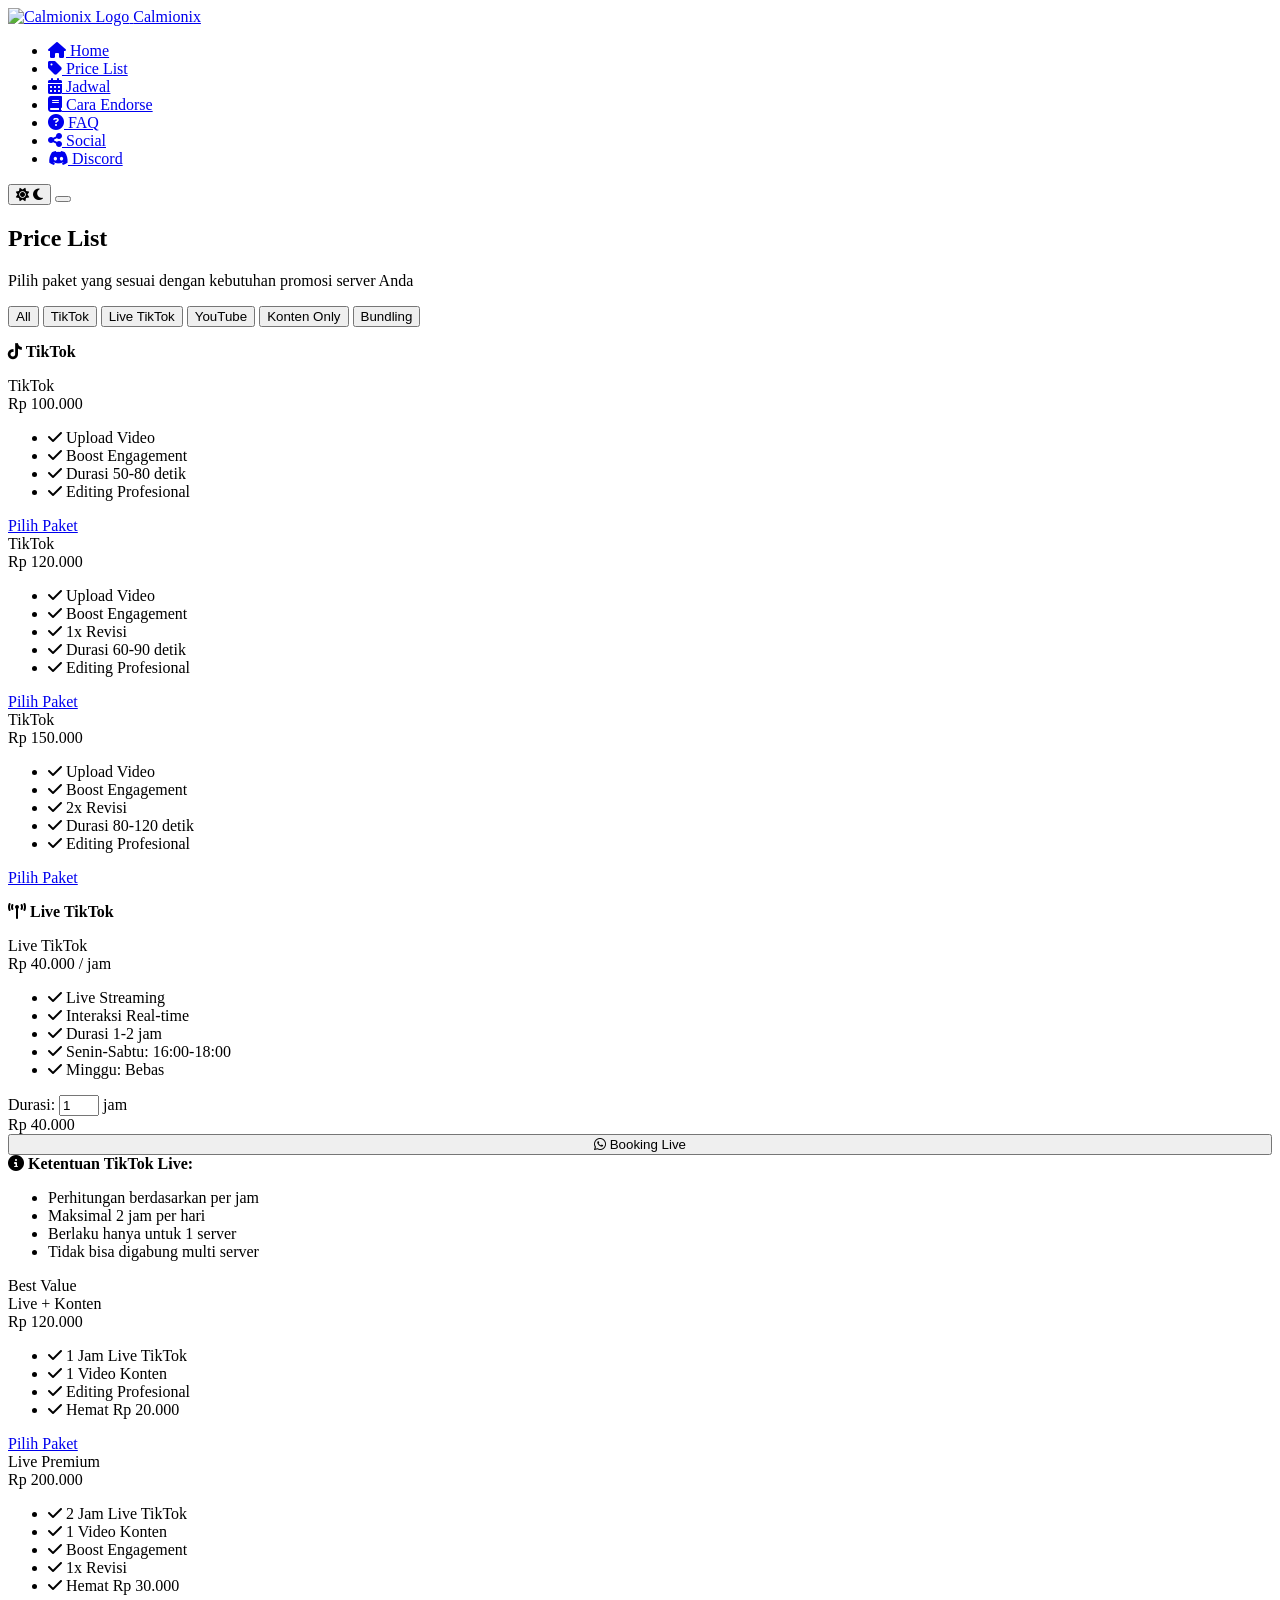
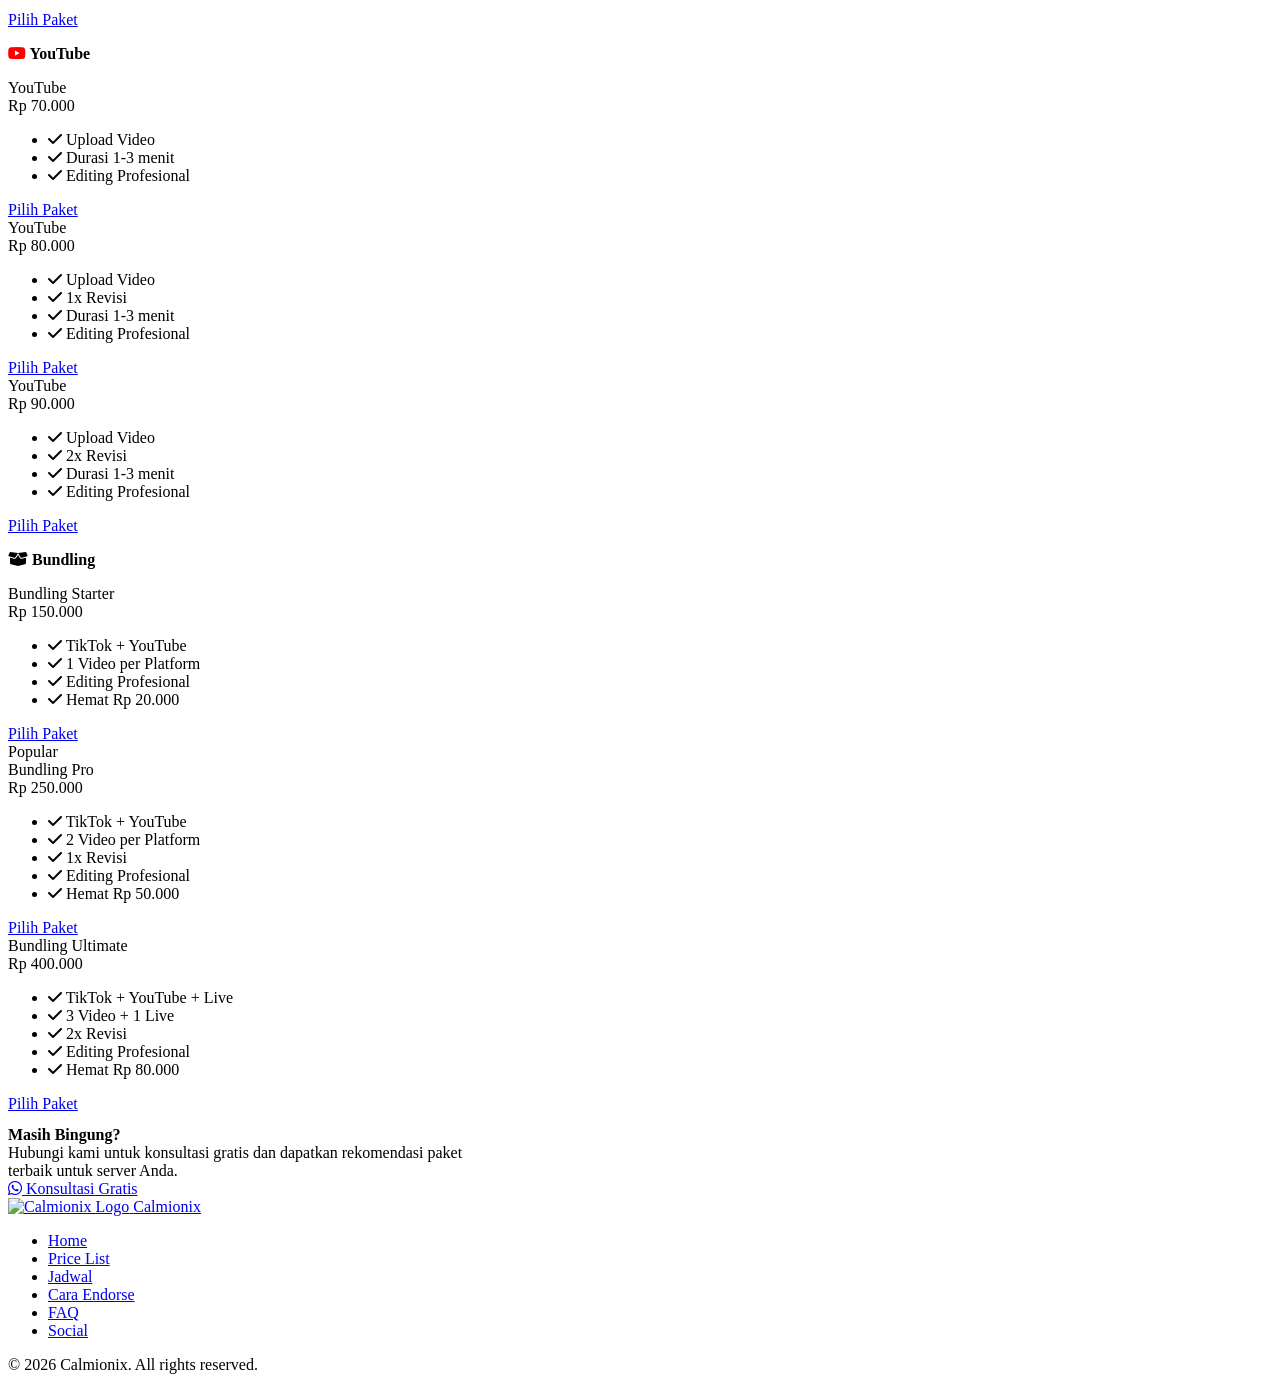
==== price.html @ 54b30596 "Add files via upload" ====
<!DOCTYPE html>
<html lang="id" data-theme="dark">
<head>
  <meta charset="UTF-8">
  <meta name="viewport" content="width=device-width, initial-scale=1.0">
  <title>Price List - Calmionix</title>
  <meta name="description" content="Daftar harga jasa endorse dan review server Minecraft. Pilih paket yang sesuai dengan kebutuhan Anda.">
  
  <!-- Fonts -->
  <link rel="preconnect" href="https://fonts.googleapis.com">
  <link rel="preconnect" href="https://fonts.gstatic.com" crossorigin>
  <link href="https://fonts.googleapis.com/css2?family=Inter:wght@400;500;600;700&family=Poppins:wght@500;600;700&display=swap" rel="stylesheet">
  
  <!-- Icons -->
  <link rel="stylesheet" href="https://cdnjs.cloudflare.com/ajax/libs/font-awesome/6.5.1/css/all.min.css">
  
  <!-- Styles -->
  <link rel="stylesheet" href="assets/css/main.css">
  
  <!-- Favicon -->
  <link rel="icon" type="image/png" href="assets/images/logo.png">
</head>
<body>
  <!-- Navbar -->
  <nav class="navbar">
    <div class="container">
      <a href="index.html" class="navbar-brand">
        <img src="assets/images/logo.png" alt="Calmionix Logo">
        <span>Calmionix</span>
      </a>
      
      <ul class="navbar-nav">
        <li><a href="index.html" class="nav-link"><i class="fas fa-home"></i> Home</a></li>
        <li><a href="price.html" class="nav-link active"><i class="fas fa-tag"></i> Price List</a></li>
        <li><a href="schedule.html" class="nav-link"><i class="fas fa-calendar-alt"></i> Jadwal</a></li>
        <li><a href="cara-endorse.html" class="nav-link"><i class="fas fa-book"></i> Cara Endorse</a></li>
        <li><a href="faq.html" class="nav-link"><i class="fas fa-question-circle"></i> FAQ</a></li>
        <li><a href="social.html" class="nav-link"><i class="fas fa-share-alt"></i> Social</a></li>
        <li><a href="https://discord.gg/qfdBAW29sT" class="nav-link" target="_blank"><i class="fab fa-discord"></i> Discord</a></li>
      </ul>
      
      <div class="navbar-actions">
        <button class="theme-toggle" aria-label="Toggle theme">
          <i class="fas fa-sun sun-icon"></i>
          <i class="fas fa-moon moon-icon"></i>
        </button>
        <button class="menu-toggle" aria-label="Toggle menu">
          <span></span>
          <span></span>
          <span></span>
        </button>
      </div>
    </div>
  </nav>

  <!-- Header Section -->
  <section class="section" style="padding-top: calc(var(--navbar-height) + var(--space-3xl));">
    <div class="container">
      <div class="section-title reveal">
        <h2>Price List</h2>
        <p>Pilih paket yang sesuai dengan kebutuhan promosi server Anda</p>
      </div>
    </div>
  </section>
  
  <!-- Price Filter -->
  <div class="container">
    <div class="price-filter reveal">
      <button class="active" data-category="all" onclick="Calmionix.filterPrice('all')">All</button>
      <button data-category="tiktok" onclick="Calmionix.filterPrice('tiktok')">TikTok</button>
      <button data-category="live" onclick="Calmionix.filterPrice('live')">Live TikTok</button>
      <button data-category="youtube" onclick="Calmionix.filterPrice('youtube')">YouTube</button>
      <button data-category="konten" onclick="Calmionix.filterPrice('konten')">Konten Only</button>
      <button data-category="bundling" onclick="Calmionix.filterPrice('bundling')">Bundling</button>
    </div>
  </div>

  <!-- TikTok Section -->
  <section class="section-sm pricing-section" data-section="tiktok">
    <div class="container">
      <h3 class="text-center mb-4 reveal" style="font-size: var(--text-2xl);">
        <i class="fab fa-tiktok" style="color: var(--text-primary);"></i>
        TikTok
      </h3>
      <div class="grid grid-3">
        <div class="price-card reveal stagger-1" data-category="tiktok">
          <div class="platform">TikTok</div>
          <div class="price">Rp 100.000</div>
          <ul class="features">
            <li><i class="fas fa-check"></i> Upload Video</li>
            <li><i class="fas fa-check"></i> Boost Engagement</li>
            <li><i class="fas fa-check"></i> Durasi 50-80 detik</li>
            <li><i class="fas fa-check"></i> Editing Profesional</li>
          </ul>
          <a href="schedule.html" class="btn btn-primary" style="width: 100%;">Pilih Paket</a>
        </div>
        
        <div class="price-card reveal stagger-2" data-category="tiktok">
          <div class="platform">TikTok</div>
          <div class="price">Rp 120.000</div>
          <ul class="features">
            <li><i class="fas fa-check"></i> Upload Video</li>
            <li><i class="fas fa-check"></i> Boost Engagement</li>
            <li><i class="fas fa-check"></i> 1x Revisi</li>
            <li><i class="fas fa-check"></i> Durasi 60-90 detik</li>
            <li><i class="fas fa-check"></i> Editing Profesional</li>
          </ul>
          <a href="schedule.html" class="btn btn-primary" style="width: 100%;">Pilih Paket</a>
        </div>
        
        <div class="price-card reveal stagger-3" data-category="tiktok">
          <div class="platform">TikTok</div>
          <div class="price">Rp 150.000</div>
          <ul class="features">
            <li><i class="fas fa-check"></i> Upload Video</li>
            <li><i class="fas fa-check"></i> Boost Engagement</li>
            <li><i class="fas fa-check"></i> 2x Revisi</li>
            <li><i class="fas fa-check"></i> Durasi 80-120 detik</li>
            <li><i class="fas fa-check"></i> Editing Profesional</li>
          </ul>
          <a href="schedule.html" class="btn btn-primary" style="width: 100%;">Pilih Paket</a>
        </div>
      </div>
    </div>
  </section>

  <!-- Live TikTok Section -->
  <section class="section-sm bg-gradient pricing-section" data-section="live">
    <div class="container">
      <h3 class="text-center mb-4 reveal" style="font-size: var(--text-2xl);">
        <i class="fas fa-broadcast-tower" style="color: var(--danger);"></i>
        Live TikTok
      </h3>
      <div class="grid grid-3">
        <div class="price-card reveal stagger-1" data-category="live">
          <div class="platform">Live TikTok</div>
          <div class="price">Rp 40.000 <span style="font-size: var(--text-sm);">/ jam</span></div>
          <ul class="features">
            <li><i class="fas fa-check"></i> Live Streaming</li>
            <li><i class="fas fa-check"></i> Interaksi Real-time</li>
            <li><i class="fas fa-check"></i> Durasi 1-2 jam</li>
            <li><i class="fas fa-check"></i> Senin-Sabtu: 16:00-18:00</li>
            <li><i class="fas fa-check"></i> Minggu: Bebas</li>
          </ul>
          <div class="live-duration-input">
            <label>Durasi:</label>
            <input type="number" id="live-duration" value="1" min="1" max="2" onchange="Calmionix.calculateLivePrice()" oninput="Calmionix.calculateLivePrice()">
            <label>jam</label>
          </div>
          <div class="live-total-price" id="live-total">Rp 40.000</div>
          <button class="btn btn-primary" style="width: 100%;" onclick="Calmionix.bookLiveTikTok()">
            <i class="fab fa-whatsapp"></i> Booking Live
          </button>
          
          <!-- Addon Info Box -->
          <div class="live-addon-info is-visible">
            <span class="info-icon"><i class="fas fa-info-circle"></i></span>
            <strong>Ketentuan TikTok Live:</strong>
            <ul>
              <li>Perhitungan berdasarkan per jam</li>
              <li>Maksimal 2 jam per hari</li>
              <li>Berlaku hanya untuk 1 server</li>
              <li>Tidak bisa digabung multi server</li>
            </ul>
          </div>
        </div>
        
        <div class="price-card reveal stagger-2" data-category="live,bundling">
          <div class="badge">Best Value</div>
          <div class="platform">Live + Konten</div>
          <div class="price">Rp 120.000</div>
          <ul class="features">
            <li><i class="fas fa-check"></i> 1 Jam Live TikTok</li>
            <li><i class="fas fa-check"></i> 1 Video Konten</li>
            <li><i class="fas fa-check"></i> Editing Profesional</li>
            <li><i class="fas fa-check"></i> Hemat Rp 20.000</li>
          </ul>
          <a href="schedule.html" class="btn btn-primary" style="width: 100%;">Pilih Paket</a>
        </div>
        
        <div class="price-card reveal stagger-3" data-category="live,bundling">
          <div class="platform">Live Premium</div>
          <div class="price">Rp 200.000</div>
          <ul class="features">
            <li><i class="fas fa-check"></i> 2 Jam Live TikTok</li>
            <li><i class="fas fa-check"></i> 1 Video Konten</li>
            <li><i class="fas fa-check"></i> Boost Engagement</li>
            <li><i class="fas fa-check"></i> 1x Revisi</li>
            <li><i class="fas fa-check"></i> Hemat Rp 30.000</li>
          </ul>
          <a href="schedule.html" class="btn btn-primary" style="width: 100%;">Pilih Paket</a>
        </div>
      </div>
    </div>
  </section>

  <!-- YouTube Section -->
  <section class="section-sm pricing-section" data-section="youtube">
    <div class="container">
      <h3 class="text-center mb-4 reveal" style="font-size: var(--text-2xl);">
        <i class="fab fa-youtube" style="color: #ff0000;"></i>
        YouTube
      </h3>
      <div class="grid grid-3">
        <div class="price-card reveal stagger-1" data-category="youtube">
          <div class="platform">YouTube</div>
          <div class="price">Rp 70.000</div>
          <ul class="features">
            <li><i class="fas fa-check"></i> Upload Video</li>
            <li><i class="fas fa-check"></i> Durasi 1-3 menit</li>
            <li><i class="fas fa-check"></i> Editing Profesional</li>
          </ul>
          <a href="schedule.html" class="btn btn-primary" style="width: 100%;">Pilih Paket</a>
        </div>
        
        <div class="price-card reveal stagger-2" data-category="youtube">
          <div class="platform">YouTube</div>
          <div class="price">Rp 80.000</div>
          <ul class="features">
            <li><i class="fas fa-check"></i> Upload Video</li>
            <li><i class="fas fa-check"></i> 1x Revisi</li>
            <li><i class="fas fa-check"></i> Durasi 1-3 menit</li>
            <li><i class="fas fa-check"></i> Editing Profesional</li>
          </ul>
          <a href="schedule.html" class="btn btn-primary" style="width: 100%;">Pilih Paket</a>
        </div>
        
        <div class="price-card reveal stagger-3" data-category="youtube">
          <div class="platform">YouTube</div>
          <div class="price">Rp 90.000</div>
          <ul class="features">
            <li><i class="fas fa-check"></i> Upload Video</li>
            <li><i class="fas fa-check"></i> 2x Revisi</li>
            <li><i class="fas fa-check"></i> Durasi 1-3 menit</li>
            <li><i class="fas fa-check"></i> Editing Profesional</li>
          </ul>
          <a href="schedule.html" class="btn btn-primary" style="width: 100%;">Pilih Paket</a>
        </div>
      </div>
    </div>
  </section>

  <!-- Bundling Section -->
  <section class="section-sm bg-gradient pricing-section" data-section="bundling">
    <div class="container">
      <h3 class="text-center mb-4 reveal" style="font-size: var(--text-2xl);">
        <i class="fas fa-box-open" style="color: var(--accent-primary);"></i>
        Bundling
      </h3>
      <div class="grid grid-3">
        <div class="price-card reveal stagger-1" data-category="bundling">
          <div class="platform">Bundling Starter</div>
          <div class="price">Rp 150.000</div>
          <ul class="features">
            <li><i class="fas fa-check"></i> TikTok + YouTube</li>
            <li><i class="fas fa-check"></i> 1 Video per Platform</li>
            <li><i class="fas fa-check"></i> Editing Profesional</li>
            <li><i class="fas fa-check"></i> Hemat Rp 20.000</li>
          </ul>
          <a href="schedule.html" class="btn btn-primary" style="width: 100%;">Pilih Paket</a>
        </div>
        
        <div class="price-card reveal stagger-2 featured" data-category="bundling">
          <div class="badge">Popular</div>
          <div class="platform">Bundling Pro</div>
          <div class="price">Rp 250.000</div>
          <ul class="features">
            <li><i class="fas fa-check"></i> TikTok + YouTube</li>
            <li><i class="fas fa-check"></i> 2 Video per Platform</li>
            <li><i class="fas fa-check"></i> 1x Revisi</li>
            <li><i class="fas fa-check"></i> Editing Profesional</li>
            <li><i class="fas fa-check"></i> Hemat Rp 50.000</li>
          </ul>
          <a href="schedule.html" class="btn btn-primary" style="width: 100%;">Pilih Paket</a>
        </div>
        
        <div class="price-card reveal stagger-3" data-category="bundling">
          <div class="platform">Bundling Ultimate</div>
          <div class="price">Rp 400.000</div>
          <ul class="features">
            <li><i class="fas fa-check"></i> TikTok + YouTube + Live</li>
            <li><i class="fas fa-check"></i> 3 Video + 1 Live</li>
            <li><i class="fas fa-check"></i> 2x Revisi</li>
            <li><i class="fas fa-check"></i> Editing Profesional</li>
            <li><i class="fas fa-check"></i> Hemat Rp 80.000</li>
          </ul>
          <a href="schedule.html" class="btn btn-primary" style="width: 100%;">Pilih Paket</a>
        </div>
      </div>
    </div>
  </section>

  <!-- No Results Fallback -->
  <div id="priceNoResults" class="price-no-results" style="display: none;">
    <i class="fas fa-search"></i>
    <h3>Tidak ada paket di kategori ini</h3>
    <p>Silakan pilih kategori lain.</p>
  </div>

  <!-- CTA Section -->
  <section class="section">
    <div class="container">
      <div class="text-center reveal">
        <h2 style="font-size: var(--text-3xl); margin-bottom: var(--space-lg);">
          Masih Bingung?
        </h2>
        <p style="font-size: var(--text-lg); max-width: 500px; margin: 0 auto var(--space-2xl);">
          Hubungi kami untuk konsultasi gratis dan dapatkan rekomendasi paket terbaik untuk server Anda.
        </p>
        <a href="https://wa.me/6282130570915" class="btn btn-primary btn-lg" target="_blank">
          <i class="fab fa-whatsapp"></i>
          Konsultasi Gratis
        </a>
      </div>
    </div>
  </section>

  <!-- Footer -->
  <footer class="footer">
    <div class="container">
      <div class="footer-content">
        <a href="index.html" class="footer-brand">
          <img src="assets/images/logo.png" alt="Calmionix Logo" style="width: 32px; height: 32px;">
          <span>Calmionix</span>
        </a>
        
        <ul class="footer-links">
          <li><a href="index.html">Home</a></li>
          <li><a href="price.html">Price List</a></li>
          <li><a href="schedule.html">Jadwal</a></li>
          <li><a href="cara-endorse.html">Cara Endorse</a></li>
          <li><a href="faq.html">FAQ</a></li>
          <li><a href="social.html">Social</a></li>
        </ul>
      </div>
      
      <div class="footer-bottom">
        <p>&copy; 2026 Calmionix. All rights reserved.</p>
      </div>
    </div>
  </footer>

  <!-- Scripts -->
  <script src="assets/js/main.js"></script>
</body>
</html>
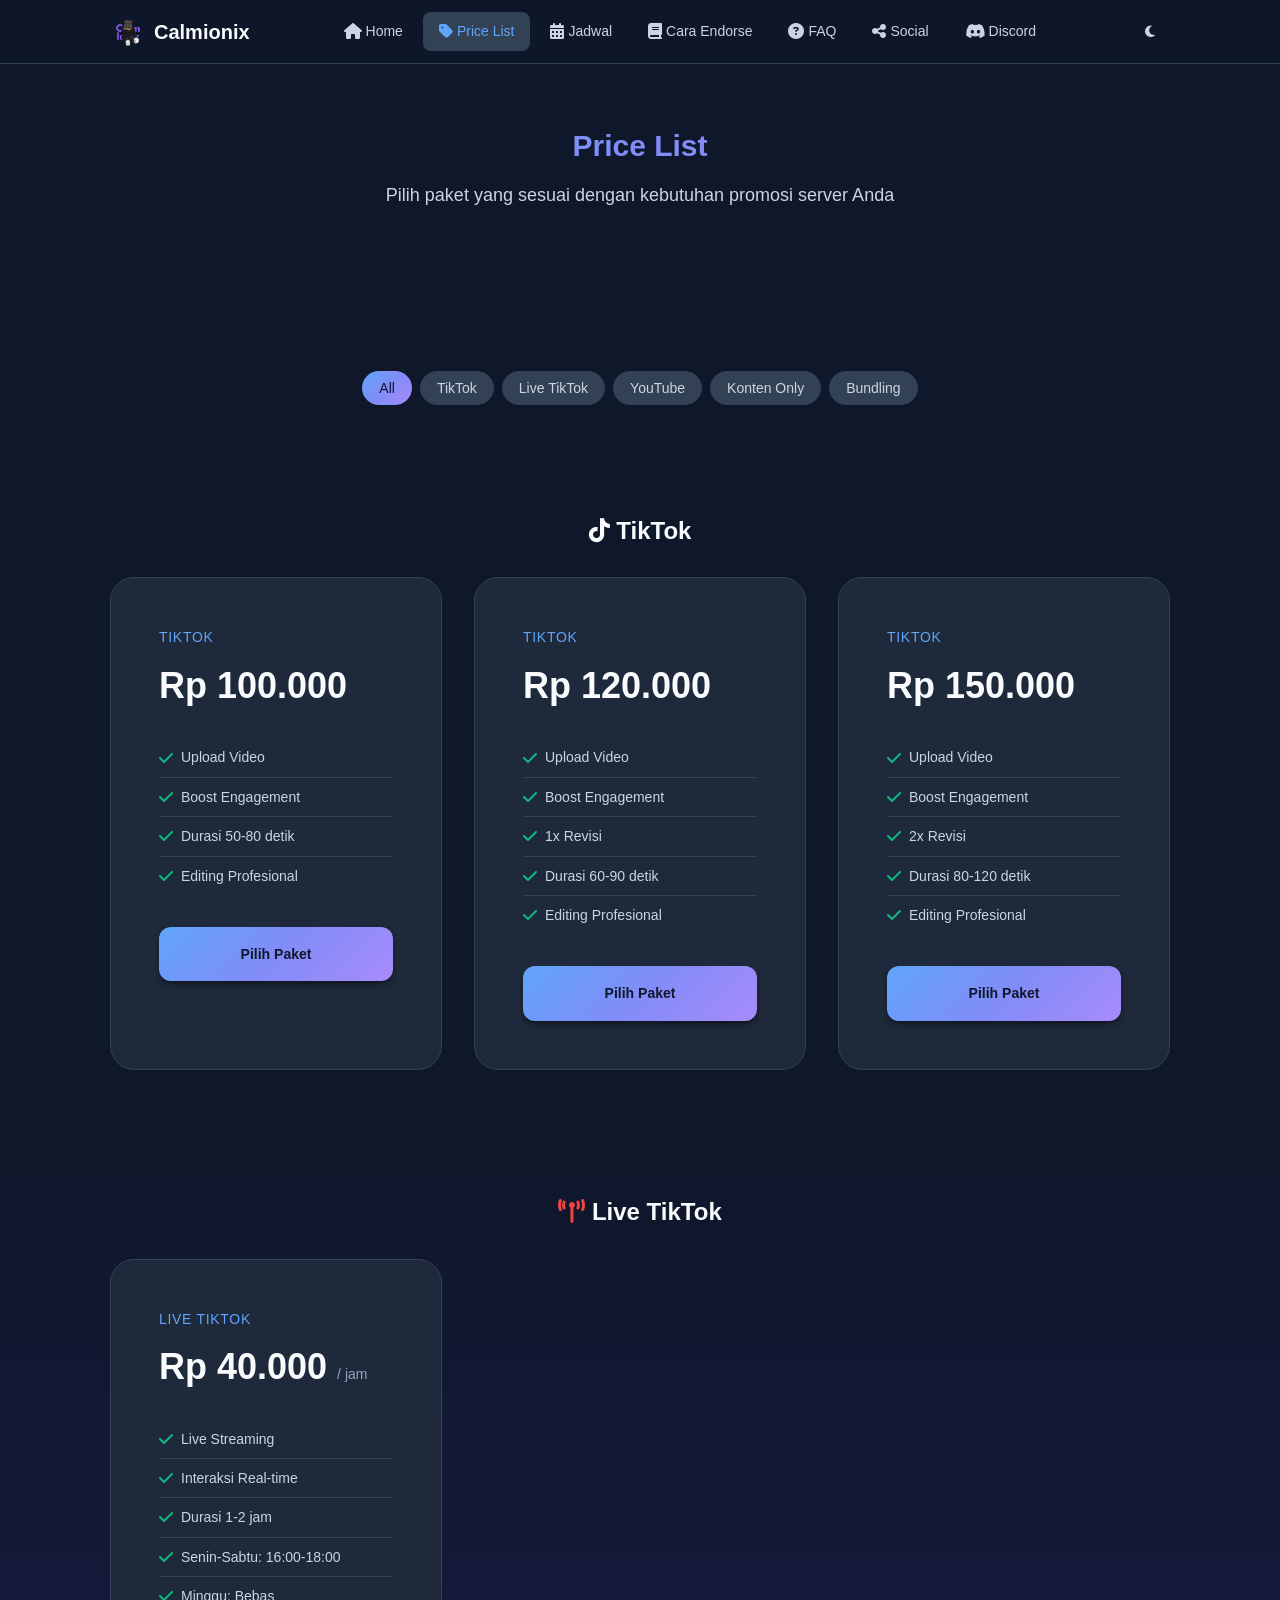
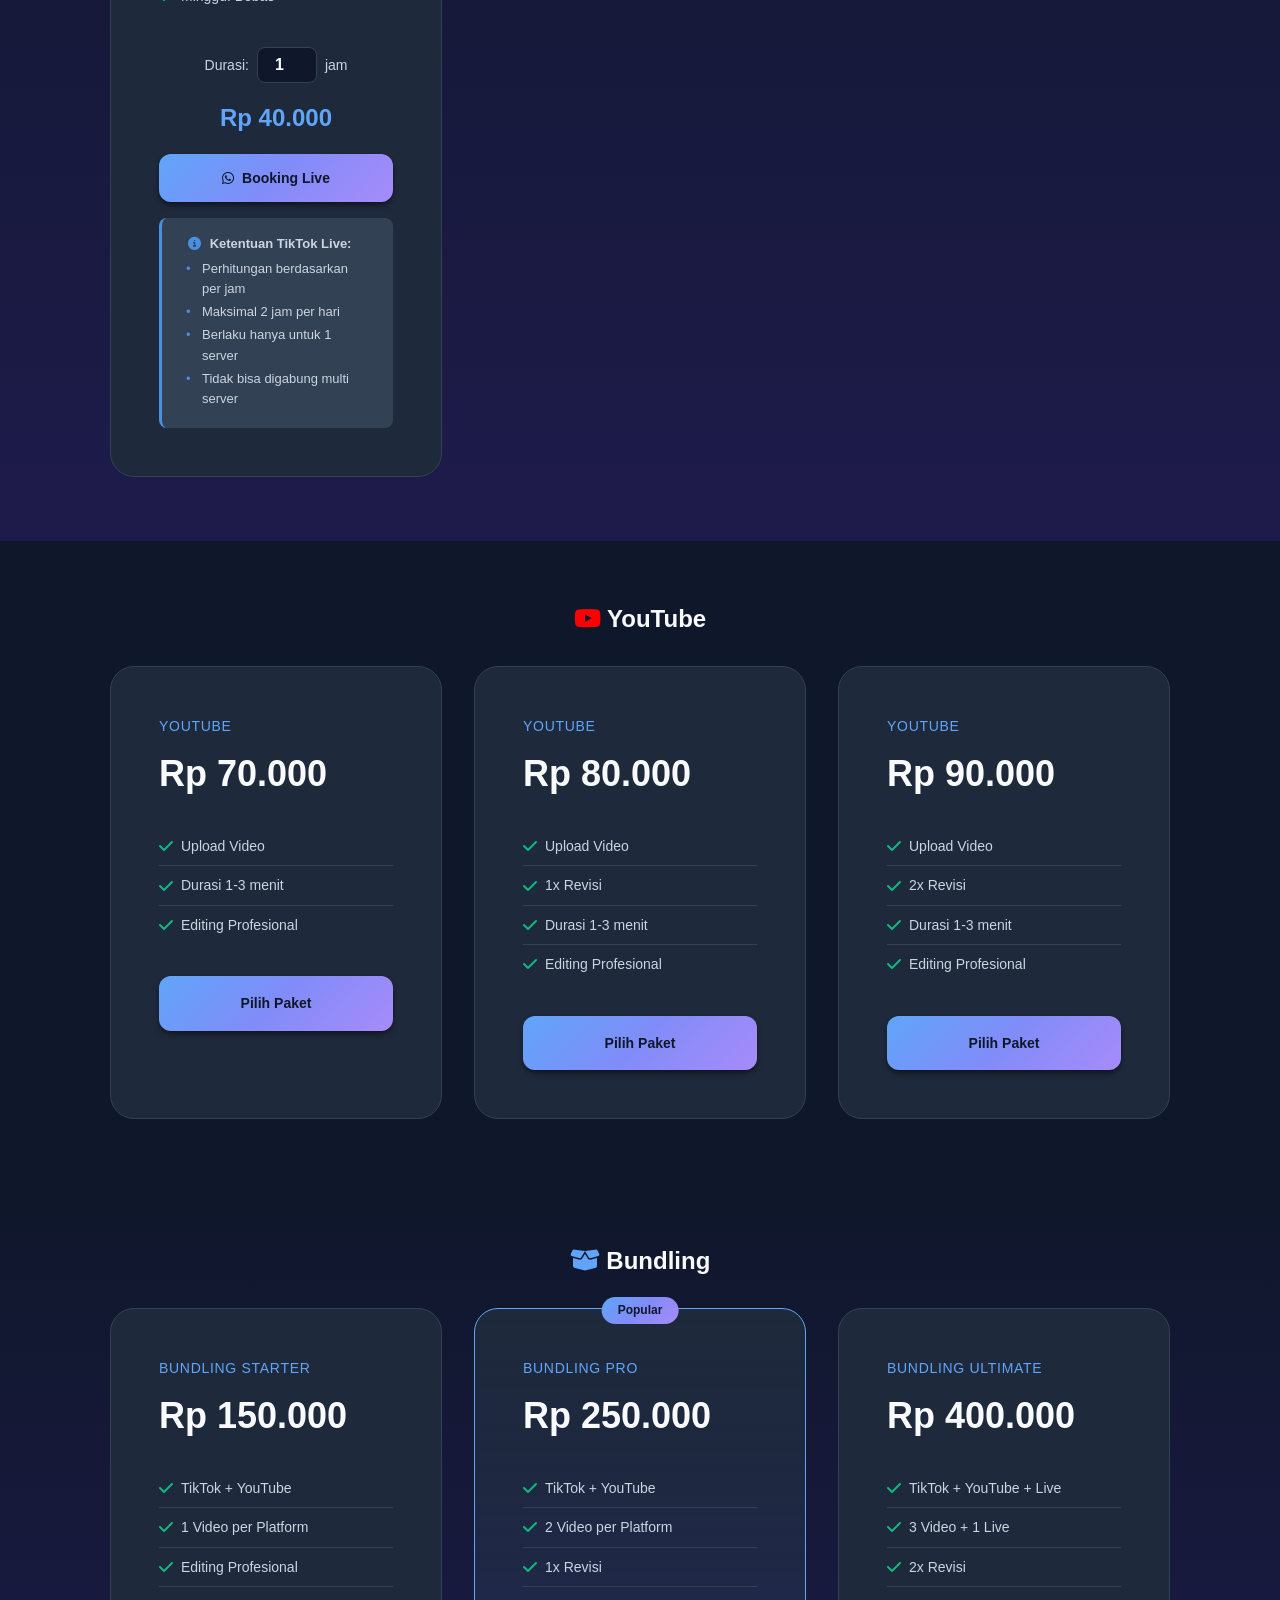
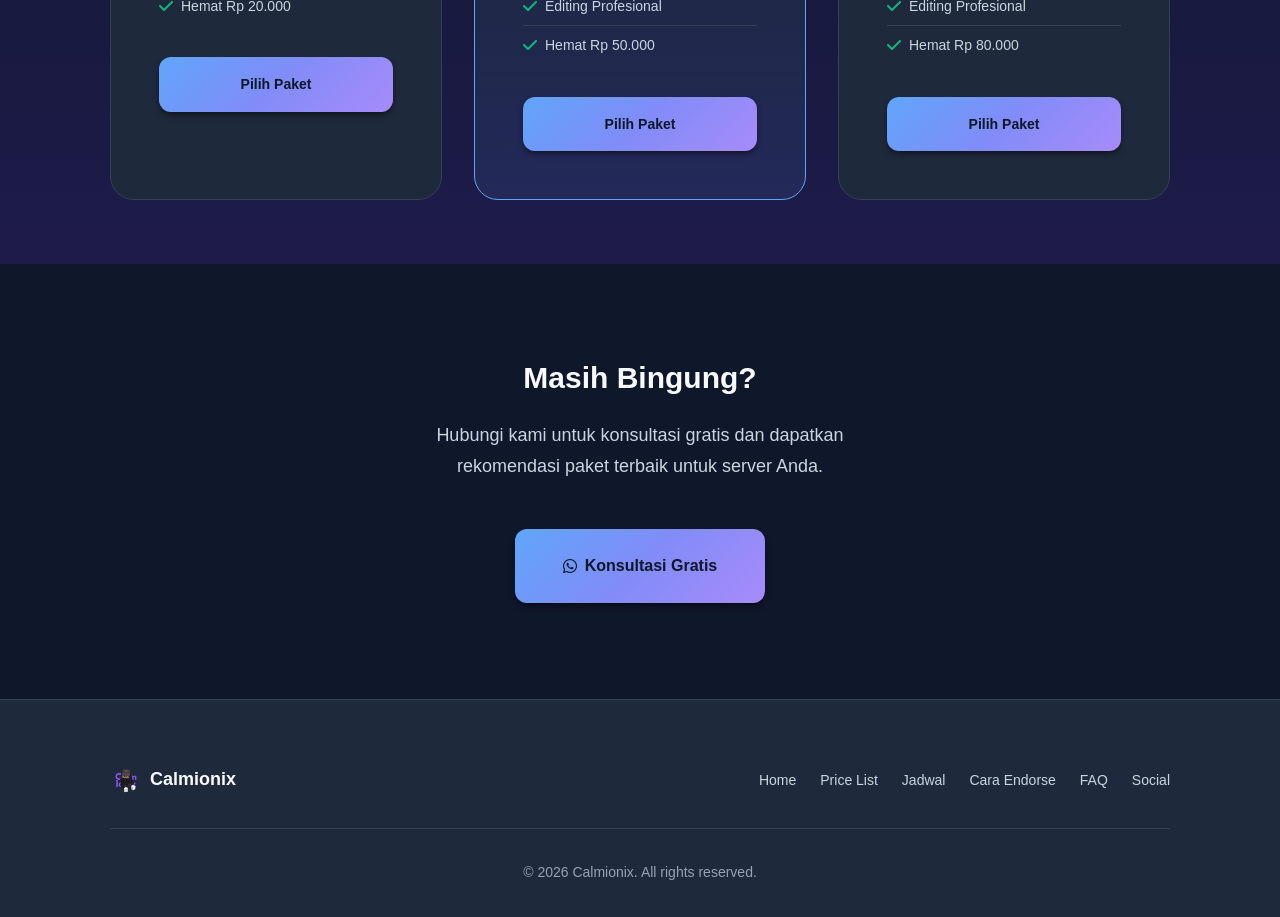
==== commit f9fff47e: "Update price.html" ====
--- a/price.html
+++ b/price.html
@@ -164,34 +164,7 @@
             </ul>
           </div>
         </div>
-        
-        <div class="price-card reveal stagger-2" data-category="live,bundling">
-          <div class="badge">Best Value</div>
-          <div class="platform">Live + Konten</div>
-          <div class="price">Rp 120.000</div>
-          <ul class="features">
-            <li><i class="fas fa-check"></i> 1 Jam Live TikTok</li>
-            <li><i class="fas fa-check"></i> 1 Video Konten</li>
-            <li><i class="fas fa-check"></i> Editing Profesional</li>
-            <li><i class="fas fa-check"></i> Hemat Rp 20.000</li>
-          </ul>
-          <a href="schedule.html" class="btn btn-primary" style="width: 100%;">Pilih Paket</a>
-        </div>
-        
-        <div class="price-card reveal stagger-3" data-category="live,bundling">
-          <div class="platform">Live Premium</div>
-          <div class="price">Rp 200.000</div>
-          <ul class="features">
-            <li><i class="fas fa-check"></i> 2 Jam Live TikTok</li>
-            <li><i class="fas fa-check"></i> 1 Video Konten</li>
-            <li><i class="fas fa-check"></i> Boost Engagement</li>
-            <li><i class="fas fa-check"></i> 1x Revisi</li>
-            <li><i class="fas fa-check"></i> Hemat Rp 30.000</li>
-          </ul>
-          <a href="schedule.html" class="btn btn-primary" style="width: 100%;">Pilih Paket</a>
-        </div>
-      </div>
-    </div>
+     </div>
   </section>
 
   <!-- YouTube Section -->
--- a/assets/css/main.css
+++ b/assets/css/main.css
@@ -0,0 +1,1710 @@
+/* ========================================
+   CALMIONIX V7 - Main Stylesheet
+   Modern Premium Agency Website
+   ======================================== */
+
+/* CSS Variables */
+:root {
+  /* Colors - Light Mode (Default) */
+  --bg-primary: #ffffff;
+  --bg-secondary: #f8fafc;
+  --bg-tertiary: #f1f5f9;
+  --bg-card: #ffffff;
+  --bg-gradient-start: #f0f9ff;
+  --bg-gradient-end: #e0f2fe;
+  
+  --text-primary: #0f172a;
+  --text-secondary: #475569;
+  --text-muted: #64748b;
+  --text-inverse: #ffffff;
+  
+  --accent-primary: #3b82f6;
+  --accent-secondary: #6366f1;
+  --accent-gradient: linear-gradient(135deg, #3b82f6 0%, #6366f1 100%);
+  
+  --border-color: #e2e8f0;
+  --shadow-sm: 0 1px 2px 0 rgb(0 0 0 / 0.05);
+  --shadow-md: 0 4px 6px -1px rgb(0 0 0 / 0.1), 0 2px 4px -2px rgb(0 0 0 / 0.1);
+  --shadow-lg: 0 10px 15px -3px rgb(0 0 0 / 0.1), 0 4px 6px -4px rgb(0 0 0 / 0.1);
+  --shadow-xl: 0 20px 25px -5px rgb(0 0 0 / 0.1), 0 8px 10px -6px rgb(0 0 0 / 0.1);
+  --shadow-glow: 0 0 40px -10px rgba(59, 130, 246, 0.3);
+  
+  /* Status Colors */
+  --success: #10b981;
+  --warning: #f59e0b;
+  --danger: #ef4444;
+  --info: #06b6d4;
+  
+  /* Spacing */
+  --space-xs: 0.25rem;
+  --space-sm: 0.5rem;
+  --space-md: 1rem;
+  --space-lg: 1.5rem;
+  --space-xl: 2rem;
+  --space-2xl: 3rem;
+  --space-3xl: 4rem;
+  --space-4xl: 6rem;
+  
+  /* Typography */
+  --font-sans: 'Inter', -apple-system, BlinkMacSystemFont, 'Segoe UI', Roboto, sans-serif;
+  --font-display: 'Poppins', var(--font-sans);
+  
+  --text-xs: 0.75rem;
+  --text-sm: 0.875rem;
+  --text-base: 1rem;
+  --text-lg: 1.125rem;
+  --text-xl: 1.25rem;
+  --text-2xl: 1.5rem;
+  --text-3xl: 1.875rem;
+  --text-4xl: 2.25rem;
+  --text-5xl: 3rem;
+  --text-6xl: 3.75rem;
+  
+  --font-normal: 400;
+  --font-medium: 500;
+  --font-semibold: 600;
+  --font-bold: 700;
+  
+  /* Border Radius */
+  --radius-sm: 0.375rem;
+  --radius-md: 0.5rem;
+  --radius-lg: 0.75rem;
+  --radius-xl: 1rem;
+  --radius-2xl: 1.5rem;
+  --radius-full: 9999px;
+  
+  /* Transitions */
+  --transition-fast: 150ms ease;
+  --transition-base: 250ms ease;
+  --transition-slow: 350ms ease;
+  
+  /* Navbar */
+  --navbar-height: 64px;
+}
+
+/* Dark Mode */
+[data-theme="dark"] {
+  --bg-primary: #0f172a;
+  --bg-secondary: #1e293b;
+  --bg-tertiary: #334155;
+  --bg-card: #1e293b;
+  --bg-gradient-start: #0f172a;
+  --bg-gradient-end: #1e1b4b;
+  
+  --text-primary: #f8fafc;
+  --text-secondary: #cbd5e1;
+  --text-muted: #94a3b8;
+  --text-inverse: #0f172a;
+  
+  --accent-primary: #60a5fa;
+  --accent-secondary: #818cf8;
+  --accent-gradient: linear-gradient(135deg, #60a5fa 0%, #818cf8 50%, #a78bfa 100%);
+  
+  --border-color: #334155;
+  --shadow-sm: 0 1px 2px 0 rgb(0 0 0 / 0.3);
+  --shadow-md: 0 4px 6px -1px rgb(0 0 0 / 0.4), 0 2px 4px -2px rgb(0 0 0 / 0.4);
+  --shadow-lg: 0 10px 15px -3px rgb(0 0 0 / 0.4), 0 4px 6px -4px rgb(0 0 0 / 0.4);
+  --shadow-xl: 0 20px 25px -5px rgb(0 0 0 / 0.5), 0 8px 10px -6px rgb(0 0 0 / 0.5);
+  --shadow-glow: 0 0 60px -15px rgba(96, 165, 250, 0.4);
+}
+
+/* Reset & Base */
+*, *::before, *::after {
+  box-sizing: border-box;
+  margin: 0;
+  padding: 0;
+}
+
+html {
+  scroll-behavior: smooth;
+  -webkit-font-smoothing: antialiased;
+  -moz-osx-font-smoothing: grayscale;
+}
+
+body {
+  font-family: var(--font-sans);
+  font-size: var(--text-base);
+  font-weight: var(--font-normal);
+  line-height: 1.6;
+  color: var(--text-primary);
+  background: var(--bg-primary);
+  min-height: 100vh;
+  transition: background-color var(--transition-base), color var(--transition-base);
+}
+
+/* Typography */
+h1, h2, h3, h4, h5, h6 {
+  font-family: var(--font-display);
+  font-weight: var(--font-semibold);
+  line-height: 1.2;
+  color: var(--text-primary);
+}
+
+h1 { font-size: var(--text-5xl); }
+h2 { font-size: var(--text-3xl); }
+h3 { font-size: var(--text-2xl); }
+h4 { font-size: var(--text-xl); }
+h5 { font-size: var(--text-lg); }
+h6 { font-size: var(--text-base); }
+
+p {
+  color: var(--text-secondary);
+  line-height: 1.7;
+}
+
+a {
+  color: var(--accent-primary);
+  text-decoration: none;
+  transition: color var(--transition-fast);
+}
+
+a:hover {
+  color: var(--accent-secondary);
+}
+
+img {
+  max-width: 100%;
+  height: auto;
+  display: block;
+}
+
+button {
+  font-family: inherit;
+  cursor: pointer;
+  border: none;
+  background: none;
+}
+
+/* Container */
+.container {
+  width: 100%;
+  max-width: 1100px;
+  margin: 0 auto;
+  padding: 0 20px;
+}
+
+/* Section */
+.section {
+  padding: var(--space-4xl) 0;
+}
+
+.section-sm {
+  padding: var(--space-3xl) 0;
+}
+
+.section-title {
+  text-align: center;
+  margin-bottom: var(--space-3xl);
+}
+
+.section-title h2 {
+  font-size: var(--text-3xl);
+  margin-bottom: var(--space-md);
+  background: var(--accent-gradient);
+  -webkit-background-clip: text;
+  -webkit-text-fill-color: transparent;
+  background-clip: text;
+}
+
+.section-title p {
+  font-size: var(--text-lg);
+  max-width: 600px;
+  margin: 0 auto;
+}
+
+/* Background Gradient */
+.bg-gradient {
+  background: linear-gradient(180deg, var(--bg-gradient-start) 0%, var(--bg-gradient-end) 100%);
+}
+
+[data-theme="dark"] .bg-gradient {
+  background: linear-gradient(180deg, var(--bg-gradient-start) 0%, var(--bg-gradient-end) 100%);
+}
+
+/* ========================================
+   NAVBAR
+   ======================================== */
+.navbar {
+  position: fixed;
+  top: 0;
+  left: 0;
+  right: 0;
+  height: var(--navbar-height);
+  background: rgba(var(--bg-primary-rgb, 255, 255, 255), 0.8);
+  backdrop-filter: blur(12px);
+  -webkit-backdrop-filter: blur(12px);
+  border-bottom: 1px solid var(--border-color);
+  z-index: 1000;
+  transition: all var(--transition-base);
+}
+
+[data-theme="dark"] .navbar {
+  background: rgba(15, 23, 42, 0.85);
+}
+
+.navbar .container {
+  display: flex;
+  align-items: center;
+  justify-content: space-between;
+  height: 100%;
+}
+
+.navbar-brand {
+  display: flex;
+  align-items: center;
+  gap: var(--space-sm);
+  font-family: var(--font-display);
+  font-size: var(--text-xl);
+  font-weight: var(--font-bold);
+  color: var(--text-primary);
+}
+
+.navbar-brand:hover {
+  color: var(--accent-primary);
+}
+
+.navbar-brand img {
+  width: 36px;
+  height: 36px;
+  border-radius: var(--radius-md);
+}
+
+.navbar-nav {
+  display: flex;
+  align-items: center;
+  gap: var(--space-xs);
+  list-style: none;
+}
+
+.nav-link {
+  display: flex;
+  align-items: center;
+  gap: var(--space-xs);
+  padding: var(--space-sm) var(--space-md);
+  font-size: var(--text-sm);
+  font-weight: var(--font-medium);
+  color: var(--text-secondary);
+  border-radius: var(--radius-md);
+  transition: all var(--transition-fast);
+}
+
+.nav-link:hover,
+.nav-link.active {
+  color: var(--accent-primary);
+  background: var(--bg-tertiary);
+}
+
+.nav-link i {
+  font-size: var(--text-base);
+}
+
+.navbar-actions {
+  display: flex;
+  align-items: center;
+  gap: var(--space-sm);
+}
+
+/* Theme Toggle */
+.theme-toggle {
+  width: 40px;
+  height: 40px;
+  display: flex;
+  align-items: center;
+  justify-content: center;
+  border-radius: var(--radius-md);
+  color: var(--text-secondary);
+  transition: all var(--transition-fast);
+}
+
+.theme-toggle:hover {
+  background: var(--bg-tertiary);
+  color: var(--accent-primary);
+}
+
+.theme-toggle .sun-icon,
+.theme-toggle .moon-icon {
+  position: absolute;
+  transition: transform var(--transition-base), opacity var(--transition-base);
+}
+
+[data-theme="dark"] .theme-toggle .sun-icon,
+.theme-toggle .moon-icon {
+  opacity: 0;
+  transform: rotate(90deg) scale(0);
+}
+
+[data-theme="dark"] .theme-toggle .moon-icon,
+.theme-toggle .sun-icon {
+  opacity: 1;
+  transform: rotate(0) scale(1);
+}
+
+/* Mobile Menu Toggle */
+.menu-toggle {
+  display: none;
+  flex-direction: column;
+  justify-content: center;
+  gap: 5px;
+  width: 40px;
+  height: 40px;
+  padding: var(--space-sm);
+  border-radius: var(--radius-md);
+}
+
+.menu-toggle span {
+  display: block;
+  width: 100%;
+  height: 2px;
+  background: var(--text-primary);
+  border-radius: var(--radius-full);
+  transition: all var(--transition-base);
+}
+
+.menu-toggle.active span:nth-child(1) {
+  transform: rotate(45deg) translate(5px, 5px);
+}
+
+.menu-toggle.active span:nth-child(2) {
+  opacity: 0;
+}
+
+.menu-toggle.active span:nth-child(3) {
+  transform: rotate(-45deg) translate(5px, -5px);
+}
+
+/* ========================================
+   BUTTONS
+   ======================================== */
+.btn {
+  display: inline-flex;
+  align-items: center;
+  justify-content: center;
+  gap: var(--space-sm);
+  padding: var(--space-md) var(--space-xl);
+  font-size: var(--text-sm);
+  font-weight: var(--font-semibold);
+  border-radius: var(--radius-lg);
+  transition: all var(--transition-fast);
+  cursor: pointer;
+}
+
+.btn-primary {
+  background: var(--accent-gradient);
+  color: var(--text-inverse);
+  box-shadow: var(--shadow-md);
+}
+
+.btn-primary:hover {
+  transform: translateY(-2px);
+  box-shadow: var(--shadow-lg), var(--shadow-glow);
+  color: var(--text-inverse);
+}
+
+.btn-secondary {
+  background: var(--bg-tertiary);
+  color: var(--text-primary);
+  border: 1px solid var(--border-color);
+}
+
+.btn-secondary:hover {
+  background: var(--bg-secondary);
+  border-color: var(--accent-primary);
+  color: var(--accent-primary);
+}
+
+.btn-outline {
+  background: transparent;
+  color: var(--accent-primary);
+  border: 2px solid var(--accent-primary);
+}
+
+.btn-outline:hover {
+  background: var(--accent-primary);
+  color: var(--text-inverse);
+}
+
+.btn-ghost {
+  background: transparent;
+  color: var(--text-secondary);
+}
+
+.btn-ghost:hover {
+  background: var(--bg-tertiary);
+  color: var(--text-primary);
+}
+
+.btn-lg {
+  padding: var(--space-lg) var(--space-2xl);
+  font-size: var(--text-base);
+}
+
+.btn-sm {
+  padding: var(--space-sm) var(--space-md);
+  font-size: var(--text-xs);
+}
+
+.btn:disabled,
+.btn.disabled {
+  opacity: 0.5;
+  cursor: not-allowed;
+  transform: none !important;
+  box-shadow: none !important;
+}
+
+/* ========================================
+   CARDS
+   ======================================== */
+.card {
+  background: var(--bg-card);
+  border-radius: var(--radius-xl);
+  border: 1px solid var(--border-color);
+  box-shadow: var(--shadow-sm);
+  transition: all var(--transition-base);
+  overflow: hidden;
+}
+
+.card:hover {
+  transform: translateY(-4px);
+  box-shadow: var(--shadow-lg);
+}
+
+.card-body {
+  padding: var(--space-xl);
+}
+
+.card-title {
+  font-size: var(--text-lg);
+  font-weight: var(--font-semibold);
+  margin-bottom: var(--space-sm);
+}
+
+.card-text {
+  color: var(--text-secondary);
+  font-size: var(--text-sm);
+}
+
+/* Price Card */
+.price-card {
+  position: relative;
+  background: var(--bg-card);
+  border-radius: var(--radius-2xl);
+  border: 1px solid var(--border-color);
+  padding: var(--space-2xl);
+  transition: all var(--transition-base);
+}
+
+.price-card:hover {
+  transform: translateY(-8px);
+  box-shadow: var(--shadow-xl), var(--shadow-glow);
+  border-color: var(--accent-primary);
+}
+
+.price-card.featured {
+  border-color: var(--accent-primary);
+  background: linear-gradient(180deg, var(--bg-card) 0%, rgba(59, 130, 246, 0.05) 100%);
+}
+
+[data-theme="dark"] .price-card.featured {
+  background: linear-gradient(180deg, var(--bg-card) 0%, rgba(96, 165, 250, 0.1) 100%);
+}
+
+.price-card .badge {
+  position: absolute;
+  top: -12px;
+  left: 50%;
+  transform: translateX(-50%);
+  background: var(--accent-gradient);
+  color: var(--text-inverse);
+  padding: var(--space-xs) var(--space-md);
+  border-radius: var(--radius-full);
+  font-size: var(--text-xs);
+  font-weight: var(--font-semibold);
+}
+
+.price-card .platform {
+  font-size: var(--text-sm);
+  font-weight: var(--font-medium);
+  color: var(--accent-primary);
+  text-transform: uppercase;
+  letter-spacing: 0.05em;
+  margin-bottom: var(--space-sm);
+}
+
+.price-card .price {
+  font-size: var(--text-4xl);
+  font-weight: var(--font-bold);
+  color: var(--text-primary);
+  margin-bottom: var(--space-lg);
+}
+
+.price-card .price span {
+  font-size: var(--text-base);
+  font-weight: var(--font-normal);
+  color: var(--text-muted);
+}
+
+.price-card .features {
+  list-style: none;
+  margin-bottom: var(--space-xl);
+}
+
+.price-card .features li {
+  display: flex;
+  align-items: center;
+  gap: var(--space-sm);
+  padding: var(--space-sm) 0;
+  font-size: var(--text-sm);
+  color: var(--text-secondary);
+  border-bottom: 1px solid var(--border-color);
+}
+
+.price-card .features li:last-child {
+  border-bottom: none;
+}
+
+.price-card .features li i {
+  color: var(--success);
+  font-size: var(--text-base);
+}
+
+/* ========================================
+   GRID
+   ======================================== */
+.grid {
+  display: grid;
+  gap: var(--space-xl);
+}
+
+.grid-2 {
+  grid-template-columns: repeat(2, 1fr);
+}
+
+.grid-3 {
+  grid-template-columns: repeat(3, 1fr);
+}
+
+.grid-4 {
+  grid-template-columns: repeat(4, 1fr);
+}
+
+/* ========================================
+   HERO
+   ======================================== */
+.hero {
+  min-height: 100vh;
+  display: flex;
+  align-items: center;
+  padding-top: var(--navbar-height);
+  position: relative;
+  overflow: hidden;
+}
+
+.hero::before {
+  content: '';
+  position: absolute;
+  top: 0;
+  left: 0;
+  right: 0;
+  bottom: 0;
+  background: 
+    radial-gradient(ellipse at 20% 20%, rgba(59, 130, 246, 0.15) 0%, transparent 50%),
+    radial-gradient(ellipse at 80% 80%, rgba(99, 102, 241, 0.1) 0%, transparent 50%);
+  pointer-events: none;
+}
+
+.hero-content {
+  position: relative;
+  z-index: 1;
+  text-align: center;
+  max-width: 800px;
+  margin: 0 auto;
+}
+
+.hero-badge {
+  display: inline-flex;
+  align-items: center;
+  gap: var(--space-sm);
+  padding: var(--space-sm) var(--space-md);
+  background: var(--bg-tertiary);
+  border-radius: var(--radius-full);
+  font-size: var(--text-sm);
+  color: var(--text-secondary);
+  margin-bottom: var(--space-xl);
+}
+
+.hero-badge span {
+  display: inline-block;
+  width: 8px;
+  height: 8px;
+  background: var(--success);
+  border-radius: var(--radius-full);
+  animation: pulse 2s infinite;
+}
+
+@keyframes pulse {
+  0%, 100% { opacity: 1; }
+  50% { opacity: 0.5; }
+}
+
+.hero h1 {
+  font-size: clamp(var(--text-4xl), 5vw, var(--text-6xl));
+  font-weight: var(--font-bold);
+  margin-bottom: var(--space-lg);
+  line-height: 1.1;
+}
+
+.hero h1 .gradient-text {
+  background: var(--accent-gradient);
+  -webkit-background-clip: text;
+  -webkit-text-fill-color: transparent;
+  background-clip: text;
+}
+
+.hero p {
+  font-size: var(--text-xl);
+  color: var(--text-secondary);
+  margin-bottom: var(--space-2xl);
+  max-width: 600px;
+  margin-left: auto;
+  margin-right: auto;
+}
+
+.hero-actions {
+  display: flex;
+  align-items: center;
+  justify-content: center;
+  gap: var(--space-md);
+  flex-wrap: wrap;
+}
+
+/* ========================================
+   FEATURES
+   ======================================== */
+.feature-card {
+  text-align: center;
+  padding: var(--space-2xl);
+}
+
+.feature-icon {
+  width: 64px;
+  height: 64px;
+  display: flex;
+  align-items: center;
+  justify-content: center;
+  margin: 0 auto var(--space-lg);
+  background: var(--accent-gradient);
+  border-radius: var(--radius-xl);
+  color: var(--text-inverse);
+  font-size: var(--text-2xl);
+}
+
+.feature-card h3 {
+  font-size: var(--text-lg);
+  margin-bottom: var(--space-sm);
+}
+
+.feature-card p {
+  font-size: var(--text-sm);
+}
+
+/* ========================================
+   SCHEDULE V7
+   ======================================== */
+.schedule-legend {
+  display: flex;
+  justify-content: center;
+  gap: var(--space-xl);
+  margin-bottom: var(--space-xl);
+  flex-wrap: wrap;
+}
+
+.legend-item {
+  display: flex;
+  align-items: center;
+  gap: var(--space-sm);
+  font-size: var(--text-sm);
+  color: var(--text-secondary);
+}
+
+.legend-dot {
+  width: 12px;
+  height: 12px;
+  border-radius: var(--radius-full);
+}
+
+.legend-dot.available {
+  background: var(--success);
+}
+
+.legend-dot.booked {
+  background: var(--danger);
+}
+
+.legend-dot.today {
+  background: var(--accent-primary);
+}
+
+.schedule-header {
+  text-align: center;
+  margin-bottom: var(--space-xl);
+}
+
+.schedule-header h2 {
+  margin-bottom: var(--space-sm);
+}
+
+.schedule-header p {
+  color: var(--text-muted);
+}
+
+.schedule-note {
+  background: var(--bg-tertiary);
+  border-radius: var(--radius-lg);
+  padding: var(--space-lg);
+  margin-top: var(--space-xl);
+  text-align: center;
+}
+
+.schedule-note i {
+  color: var(--accent-primary);
+  margin-right: var(--space-sm);
+}
+
+.schedule-note p {
+  margin: 0;
+  font-size: var(--text-sm);
+}
+
+/* Schedule Type Toggle */
+.schedule-type-toggle {
+  display: flex;
+  justify-content: center;
+  gap: 0;
+  margin-bottom: var(--space-2xl);
+}
+
+.schedule-type-toggle button {
+  padding: var(--space-md) var(--space-xl);
+  font-size: var(--text-sm);
+  font-weight: var(--font-semibold);
+  color: var(--text-secondary);
+  background: var(--bg-tertiary);
+  border: 1px solid var(--border-color);
+  transition: all var(--transition-fast);
+}
+
+.schedule-type-toggle button:first-child {
+  border-radius: var(--radius-lg) 0 0 var(--radius-lg);
+  border-right: none;
+}
+
+.schedule-type-toggle button:last-child {
+  border-radius: 0 var(--radius-lg) var(--radius-lg) 0;
+  border-left: none;
+}
+
+.schedule-type-toggle button.active {
+  background: var(--accent-gradient);
+  color: var(--text-inverse);
+  border-color: transparent;
+}
+
+.schedule-type-toggle button:not(.active):hover {
+  background: var(--bg-secondary);
+  color: var(--text-primary);
+}
+
+/* Schedule Grid */
+.schedule-grid {
+  display: grid;
+  grid-template-columns: repeat(auto-fill, minmax(140px, 1fr));
+  gap: var(--space-md);
+}
+
+.schedule-item {
+  background: var(--bg-card);
+  border: 1px solid var(--border-color);
+  border-radius: var(--radius-lg);
+  padding: var(--space-lg);
+  text-align: center;
+  transition: all var(--transition-base);
+}
+
+.schedule-item:hover {
+  transform: translateY(-2px);
+  box-shadow: var(--shadow-md);
+}
+
+.schedule-item.today {
+  border-color: var(--accent-primary);
+  background: linear-gradient(180deg, var(--bg-card) 0%, rgba(59, 130, 246, 0.05) 100%);
+}
+
+.schedule-item.booked {
+  opacity: 0.6;
+  background: var(--bg-tertiary);
+}
+
+.schedule-item.booked .status {
+  color: var(--danger);
+}
+
+.schedule-item .date {
+  font-size: var(--text-xs);
+  font-weight: var(--font-medium);
+  color: var(--text-muted);
+  text-transform: uppercase;
+  margin-bottom: var(--space-xs);
+}
+
+.schedule-item .day {
+  font-size: var(--text-2xl);
+  font-weight: var(--font-bold);
+  color: var(--text-primary);
+  margin-bottom: var(--space-xs);
+}
+
+.schedule-item .month {
+  font-size: var(--text-xs);
+  color: var(--text-muted);
+  margin-bottom: var(--space-sm);
+}
+
+.schedule-item .time {
+  font-size: var(--text-sm);
+  font-weight: var(--font-medium);
+  color: var(--accent-primary);
+  margin-bottom: var(--space-sm);
+}
+
+.schedule-item .status {
+  display: inline-block;
+  padding: var(--space-xs) var(--space-sm);
+  border-radius: var(--radius-full);
+  font-size: var(--text-xs);
+  font-weight: var(--font-semibold);
+}
+
+.schedule-item.available .status {
+  background: rgba(16, 185, 129, 0.1);
+  color: var(--success);
+}
+
+.schedule-item.booked .status {
+  background: rgba(239, 68, 68, 0.1);
+}
+
+.schedule-item.today .status {
+  background: var(--accent-gradient);
+  color: var(--text-inverse);
+}
+
+.schedule-item .server-name {
+  font-size: var(--text-sm);
+  font-weight: var(--font-semibold);
+  color: var(--text-primary);
+  margin-top: var(--space-xs);
+  text-align: center;
+  word-break: break-word;
+}
+
+.schedule-item .platform-name {
+  font-size: var(--text-xs);
+  color: var(--text-muted);
+  margin-top: 2px;
+}
+
+.schedule-item .btn {
+  width: 100%;
+  margin-top: var(--space-sm);
+  padding: var(--space-sm);
+  font-size: var(--text-xs);
+}
+
+/* Booking Form in Schedule Item */
+.schedule-item .booking-form {
+  margin-top: var(--space-sm);
+}
+
+.schedule-item .booking-form input,
+.schedule-item .booking-form select {
+  width: 100%;
+  padding: var(--space-sm);
+  margin-bottom: var(--space-sm);
+  font-size: var(--text-xs);
+  border: 1px solid var(--border-color);
+  border-radius: var(--radius-md);
+  background: var(--bg-primary);
+  color: var(--text-primary);
+}
+
+.schedule-item .booking-form input:focus,
+.schedule-item .booking-form select:focus {
+  outline: none;
+  border-color: var(--accent-primary);
+}
+
+.schedule-item .booking-form .price-display {
+  font-size: var(--text-sm);
+  font-weight: var(--font-bold);
+  color: var(--accent-primary);
+  margin-bottom: var(--space-sm);
+}
+
+.schedule-item .booking-form .validation-error {
+  font-size: var(--text-xs);
+  color: var(--danger);
+  margin-bottom: var(--space-sm);
+}
+
+/* Schedule empty state */
+.schedule-empty {
+  grid-column: 1 / -1;
+  text-align: center;
+  padding: var(--space-2xl);
+  color: var(--text-muted);
+}
+
+.schedule-empty i {
+  font-size: var(--text-4xl);
+  margin-bottom: var(--space-md);
+}
+
+/* ========================================
+   PRICE FILTER v7.1 — ROBUST SYSTEM
+   ======================================== */
+.price-filter {
+  display: flex;
+  justify-content: center;
+  gap: var(--space-sm);
+  margin-bottom: var(--space-2xl);
+  flex-wrap: wrap;
+}
+
+.price-filter button {
+  padding: var(--space-sm) var(--space-md);
+  font-size: var(--text-sm);
+  font-weight: var(--font-medium);
+  color: var(--text-secondary);
+  background: var(--bg-tertiary);
+  border: 1px solid var(--border-color);
+  border-radius: var(--radius-full);
+  transition: all var(--transition-fast);
+  white-space: nowrap;
+}
+
+.price-filter button:hover {
+  background: var(--bg-secondary);
+  color: var(--text-primary);
+}
+
+.price-filter button.active {
+  background: var(--accent-gradient);
+  color: var(--text-inverse);
+  border-color: transparent;
+}
+
+/* Pricing Section visibility */
+.pricing-section {
+  transition: opacity 0.3s ease, max-height 0.3s ease, margin 0.3s ease, padding 0.3s ease;
+  overflow: hidden;
+}
+
+.pricing-section.is-empty {
+  opacity: 0;
+  max-height: 0;
+  margin-top: 0 !important;
+  margin-bottom: 0 !important;
+  padding-top: 0 !important;
+  padding-bottom: 0 !important;
+  pointer-events: none;
+}
+
+/* Price card hide/show with smooth transition */
+.price-card {
+  transition: opacity 0.3s ease, transform 0.3s ease, box-shadow 0.3s ease, border-color 0.3s ease;
+}
+
+.price-card.is-hidden {
+  opacity: 0;
+  transform: scale(0.92);
+  pointer-events: none;
+  position: absolute;
+  width: 0;
+  height: 0;
+  margin: 0;
+  padding: 0;
+  overflow: hidden;
+  border: none;
+}
+
+/* No results message */
+.price-no-results {
+  grid-column: 1 / -1;
+  text-align: center;
+  padding: var(--space-2xl);
+  color: var(--text-muted);
+}
+
+.price-no-results i {
+  font-size: var(--text-4xl);
+  margin-bottom: var(--space-md);
+  color: var(--text-muted);
+}
+
+/* ========================================
+   LIVE TIKTOK PRICING v7.1
+   ======================================== */
+.live-duration-input {
+  display: flex;
+  align-items: center;
+  justify-content: center;
+  gap: var(--space-sm);
+  margin-bottom: var(--space-md);
+}
+
+.live-duration-input label {
+  font-size: var(--text-sm);
+  color: var(--text-secondary);
+}
+
+.live-duration-input input[type="number"] {
+  width: 60px;
+  padding: var(--space-sm);
+  text-align: center;
+  font-size: var(--text-base);
+  font-weight: var(--font-semibold);
+  color: var(--text-primary);
+  background: var(--bg-primary);
+  border: 1px solid var(--border-color);
+  border-radius: var(--radius-md);
+}
+
+.live-duration-input input[type="number"]:focus {
+  outline: none;
+  border-color: var(--accent-primary);
+}
+
+.live-total-price {
+  font-size: var(--text-2xl);
+  font-weight: var(--font-bold);
+  color: var(--accent-primary);
+  text-align: center;
+  margin-bottom: var(--space-md);
+}
+
+/* Addon Info Box */
+.live-addon-info {
+  background: var(--bg-tertiary);
+  border-left: 3px solid #4A90E2;
+  border-radius: var(--radius-md);
+  padding: var(--space-md) var(--space-lg);
+  margin-top: var(--space-md);
+  font-size: 13px;
+  color: var(--text-secondary);
+  line-height: 1.6;
+  opacity: 0;
+  transform: translateY(8px);
+  transition: opacity 0.35s ease, transform 0.35s ease;
+}
+
+.live-addon-info.is-visible {
+  opacity: 1;
+  transform: translateY(0);
+}
+
+.live-addon-info .info-icon {
+  display: inline-flex;
+  align-items: center;
+  justify-content: center;
+  width: 16px;
+  height: 16px;
+  margin-right: var(--space-xs);
+  color: #4A90E2;
+  flex-shrink: 0;
+}
+
+.live-addon-info ul {
+  list-style: none;
+  margin: var(--space-xs) 0 0 0;
+  padding: 0;
+}
+
+.live-addon-info ul li {
+  position: relative;
+  padding-left: var(--space-md);
+  margin-bottom: 2px;
+}
+
+.live-addon-info ul li::before {
+  content: '•';
+  position: absolute;
+  left: 0;
+  color: #4A90E2;
+}
+
+/* ========================================
+   STEPS
+   ======================================== */
+.steps {
+  position: relative;
+}
+
+.steps::before {
+  content: '';
+  position: absolute;
+  top: 0;
+  bottom: 0;
+  left: 24px;
+  width: 2px;
+  background: var(--border-color);
+}
+
+.step {
+  position: relative;
+  display: flex;
+  gap: var(--space-xl);
+  padding-bottom: var(--space-2xl);
+}
+
+.step:last-child {
+  padding-bottom: 0;
+}
+
+.step-number {
+  flex-shrink: 0;
+  width: 50px;
+  height: 50px;
+  display: flex;
+  align-items: center;
+  justify-content: center;
+  background: var(--accent-gradient);
+  border-radius: var(--radius-full);
+  font-family: var(--font-display);
+  font-size: var(--text-xl);
+  font-weight: var(--font-bold);
+  color: var(--text-inverse);
+  z-index: 1;
+}
+
+.step-content {
+  flex: 1;
+  padding-top: var(--space-sm);
+}
+
+.step-content h3 {
+  font-size: var(--text-lg);
+  margin-bottom: var(--space-sm);
+}
+
+.step-content p {
+  font-size: var(--text-sm);
+}
+
+/* ========================================
+   ACCORDION (FAQ) v7.1 — ROBUST SYSTEM
+   ======================================== */
+.accordion {
+  max-width: 800px;
+  margin: 0 auto;
+}
+
+.accordion-item {
+  background: var(--bg-card);
+  border: 1px solid var(--border-color);
+  border-radius: var(--radius-lg);
+  margin-bottom: var(--space-md);
+  overflow: hidden;
+  transition: border-color var(--transition-base);
+}
+
+.accordion-item:hover {
+  border-color: var(--accent-primary);
+}
+
+.accordion-header {
+  width: 100%;
+  display: flex;
+  align-items: center;
+  justify-content: space-between;
+  padding: var(--space-lg) var(--space-xl);
+  font-size: var(--text-base);
+  font-weight: var(--font-medium);
+  color: var(--text-primary);
+  text-align: left;
+  background: transparent;
+  border: none;
+  cursor: pointer;
+  transition: background var(--transition-fast);
+  -webkit-tap-highlight-color: transparent;
+}
+
+.accordion-header:hover {
+  background: var(--bg-tertiary);
+}
+
+.accordion-header i {
+  font-size: var(--text-lg);
+  color: var(--accent-primary);
+  transition: transform var(--transition-base);
+  flex-shrink: 0;
+  margin-left: var(--space-md);
+}
+
+.accordion-item.is-open .accordion-header i {
+  transform: rotate(180deg);
+}
+
+/* Robust accordion body using grid technique */
+.accordion-body {
+  display: grid;
+  grid-template-rows: 0fr;
+  transition: grid-template-rows 0.35s ease;
+}
+
+.accordion-item.is-open .accordion-body {
+  grid-template-rows: 1fr;
+}
+
+.accordion-body-inner {
+  overflow: hidden;
+  padding: 0 var(--space-xl);
+}
+
+.accordion-item.is-open .accordion-body-inner {
+  padding-bottom: var(--space-lg);
+}
+
+.accordion-body p {
+  font-size: var(--text-sm);
+  color: var(--text-secondary);
+}
+
+.accordion-body ul {
+  margin-top: var(--space-sm);
+  padding-left: var(--space-lg);
+}
+
+.accordion-body ul li {
+  font-size: var(--text-sm);
+  color: var(--text-secondary);
+  margin-bottom: 4px;
+}
+
+/* ========================================
+   SOCIAL CARDS
+   ======================================== */
+.social-card {
+  display: flex;
+  flex-direction: column;
+  align-items: center;
+  text-align: center;
+  padding: var(--space-2xl);
+  background: var(--bg-card);
+  border: 1px solid var(--border-color);
+  border-radius: var(--radius-xl);
+  transition: all var(--transition-base);
+}
+
+.social-card:hover {
+  transform: translateY(-4px);
+  box-shadow: var(--shadow-lg);
+  border-color: var(--accent-primary);
+}
+
+.social-icon {
+  width: 72px;
+  height: 72px;
+  display: flex;
+  align-items: center;
+  justify-content: center;
+  margin-bottom: var(--space-lg);
+  border-radius: var(--radius-xl);
+  font-size: var(--text-3xl);
+}
+
+.social-card.discord .social-icon {
+  background: rgba(88, 101, 242, 0.1);
+  color: #5865f2;
+}
+
+.social-card.whatsapp .social-icon {
+  background: rgba(37, 211, 102, 0.1);
+  color: #25d366;
+}
+
+.social-card.tiktok .social-icon {
+  background: rgba(0, 0, 0, 0.05);
+  color: var(--text-primary);
+}
+
+[data-theme="dark"] .social-card.tiktok .social-icon {
+  background: rgba(255, 255, 255, 0.1);
+  color: var(--text-primary);
+}
+
+.social-card.youtube .social-icon {
+  background: rgba(255, 0, 0, 0.1);
+  color: #ff0000;
+}
+
+.social-card h3 {
+  font-size: var(--text-lg);
+  margin-bottom: var(--space-sm);
+}
+
+.social-card p {
+  font-size: var(--text-sm);
+  margin-bottom: var(--space-lg);
+  flex: 1;
+}
+
+/* ========================================
+   FOOTER
+   ======================================== */
+.footer {
+  background: var(--bg-secondary);
+  border-top: 1px solid var(--border-color);
+  padding: var(--space-3xl) 0 var(--space-xl);
+}
+
+.footer-content {
+  display: flex;
+  justify-content: space-between;
+  align-items: center;
+  flex-wrap: wrap;
+  gap: var(--space-lg);
+  margin-bottom: var(--space-xl);
+}
+
+.footer-brand {
+  display: flex;
+  align-items: center;
+  gap: var(--space-sm);
+  font-family: var(--font-display);
+  font-size: var(--text-lg);
+  font-weight: var(--font-bold);
+  color: var(--text-primary);
+}
+
+.footer-links {
+  display: flex;
+  gap: var(--space-lg);
+  list-style: none;
+}
+
+.footer-links a {
+  font-size: var(--text-sm);
+  color: var(--text-secondary);
+}
+
+.footer-links a:hover {
+  color: var(--accent-primary);
+}
+
+.footer-bottom {
+  text-align: center;
+  padding-top: var(--space-xl);
+  border-top: 1px solid var(--border-color);
+}
+
+.footer-bottom p {
+  font-size: var(--text-sm);
+  color: var(--text-muted);
+}
+
+/* ========================================
+   ANIMATIONS
+   ======================================== */
+@keyframes fadeIn {
+  from {
+    opacity: 0;
+  }
+  to {
+    opacity: 1;
+  }
+}
+
+@keyframes fadeInUp {
+  from {
+    opacity: 0;
+    transform: translateY(30px);
+  }
+  to {
+    opacity: 1;
+    transform: translateY(0);
+  }
+}
+
+@keyframes slideIn {
+  from {
+    opacity: 0;
+    transform: translateX(-20px);
+  }
+  to {
+    opacity: 1;
+    transform: translateX(0);
+  }
+}
+
+.animate-fade-in {
+  animation: fadeIn 0.6s ease forwards;
+}
+
+.animate-fade-in-up {
+  animation: fadeInUp 0.6s ease forwards;
+}
+
+.animate-slide-in {
+  animation: slideIn 0.4s ease forwards;
+}
+
+/* Stagger animation delays */
+.stagger-1 { animation-delay: 0.1s; }
+.stagger-2 { animation-delay: 0.2s; }
+.stagger-3 { animation-delay: 0.3s; }
+.stagger-4 { animation-delay: 0.4s; }
+.stagger-5 { animation-delay: 0.5s; }
+.stagger-6 { animation-delay: 0.6s; }
+
+/* Scroll reveal */
+.reveal {
+  opacity: 0;
+  transform: translateY(30px);
+  transition: opacity 0.6s ease, transform 0.6s ease;
+}
+
+.reveal.active {
+  opacity: 1;
+  transform: translateY(0);
+}
+
+/* ========================================
+   RESPONSIVE v7.1
+   ======================================== */
+@media (max-width: 1024px) {
+  .grid-4 {
+    grid-template-columns: repeat(2, 1fr);
+  }
+}
+
+@media (max-width: 768px) {
+  :root {
+    --navbar-height: 60px;
+  }
+  
+  .grid-2,
+  .grid-3,
+  .grid-4 {
+    grid-template-columns: 1fr;
+  }
+  
+  .section {
+    padding: var(--space-3xl) 0;
+  }
+  
+  .section-title h2 {
+    font-size: var(--text-2xl);
+  }
+  
+  /* Mobile Menu */
+  .menu-toggle {
+    display: flex;
+  }
+  
+  .navbar-nav {
+    position: fixed;
+    top: var(--navbar-height);
+    left: 0;
+    right: 0;
+    flex-direction: column;
+    align-items: stretch;
+    gap: 0;
+    background: var(--bg-primary);
+    border-bottom: 1px solid var(--border-color);
+    padding: var(--space-md);
+    transform: translateY(-100%);
+    opacity: 0;
+    visibility: hidden;
+    transition: all var(--transition-base);
+  }
+  
+  .navbar-nav.active {
+    transform: translateY(0);
+    opacity: 1;
+    visibility: visible;
+  }
+  
+  .nav-link {
+    padding: var(--space-md);
+    border-radius: var(--radius-md);
+  }
+  
+  /* Hero */
+  .hero h1 {
+    font-size: var(--text-3xl);
+  }
+  
+  .hero p {
+    font-size: var(--text-lg);
+  }
+  
+  .hero-actions {
+    flex-direction: column;
+    width: 100%;
+  }
+  
+  .hero-actions .btn {
+    width: 100%;
+  }
+  
+  /* Price Card */
+  .price-card {
+    padding: var(--space-xl);
+  }
+  
+  .price-card .price {
+    font-size: var(--text-3xl);
+  }
+  
+  /* Price Filter Mobile */
+  .price-filter {
+    gap: var(--space-xs);
+    padding: 0 var(--space-sm);
+  }
+  
+  .price-filter button {
+    padding: var(--space-xs) var(--space-sm);
+    font-size: var(--text-xs);
+  }
+  
+  /* Pricing grid mobile */
+  .pricing-section .grid {
+    grid-template-columns: 1fr;
+  }
+  
+  .price-card.is-hidden {
+    display: none;
+  }
+  
+  /* Live addon info */
+  .live-addon-info {
+    font-size: 12px;
+  }
+  
+  /* Schedule */
+  .schedule-grid {
+    grid-template-columns: repeat(2, 1fr);
+  }
+  
+  .schedule-type-toggle {
+    flex-direction: column;
+    align-items: center;
+  }
+  
+  .schedule-type-toggle button:first-child,
+  .schedule-type-toggle button:last-child {
+    border-radius: var(--radius-lg);
+    border: 1px solid var(--border-color);
+    width: 200px;
+  }
+  
+  .schedule-type-toggle button:first-child {
+    margin-bottom: var(--space-sm);
+  }
+  
+  /* Steps */
+  .steps::before {
+    left: 20px;
+  }
+  
+  .step {
+    gap: var(--space-lg);
+  }
+  
+  .step-number {
+    width: 40px;
+    height: 40px;
+    font-size: var(--text-lg);
+  }
+  
+  /* Footer */
+  .footer-content {
+    flex-direction: column;
+    text-align: center;
+  }
+  
+  .footer-links {
+    flex-wrap: wrap;
+    justify-content: center;
+  }
+  
+  /* FAQ */
+  .accordion-header {
+    padding: var(--space-md) var(--space-lg);
+    font-size: var(--text-sm);
+  }
+  
+  .accordion-body-inner {
+    padding: 0 var(--space-lg);
+  }
+  
+  .accordion-item.is-open .accordion-body-inner {
+    padding-bottom: var(--space-md);
+  }
+}
+
+@media (max-width: 480px) {
+  .schedule-grid {
+    grid-template-columns: 1fr;
+  }
+  
+  .price-card .features li {
+    font-size: var(--text-xs);
+  }
+  
+  .price-filter button {
+    padding: 6px 10px;
+    font-size: 11px;
+  }
+  
+  .live-duration-input {
+    flex-wrap: wrap;
+  }
+  
+  .live-total-price {
+    font-size: var(--text-xl);
+  }
+}
+
+/* ========================================
+   UTILITIES
+   ======================================== */
+.text-center { text-align: center; }
+.text-left { text-align: left; }
+.text-right { text-align: right; }
+
+.mt-0 { margin-top: 0; }
+.mt-1 { margin-top: var(--space-sm); }
+.mt-2 { margin-top: var(--space-md); }
+.mt-3 { margin-top: var(--space-lg); }
+.mt-4 { margin-top: var(--space-xl); }
+
+.mb-0 { margin-bottom: 0; }
+.mb-1 { margin-bottom: var(--space-sm); }
+.mb-2 { margin-bottom: var(--space-md); }
+.mb-3 { margin-bottom: var(--space-lg); }
+.mb-4 { margin-bottom: var(--space-xl); }
+
+.hidden { display: none !important; }
+.sr-only {
+  position: absolute;
+  width: 1px;
+  height: 1px;
+  padding: 0;
+  margin: -1px;
+  overflow: hidden;
+  clip: rect(0, 0, 0, 0);
+  white-space: nowrap;
+  border: 0;
+}
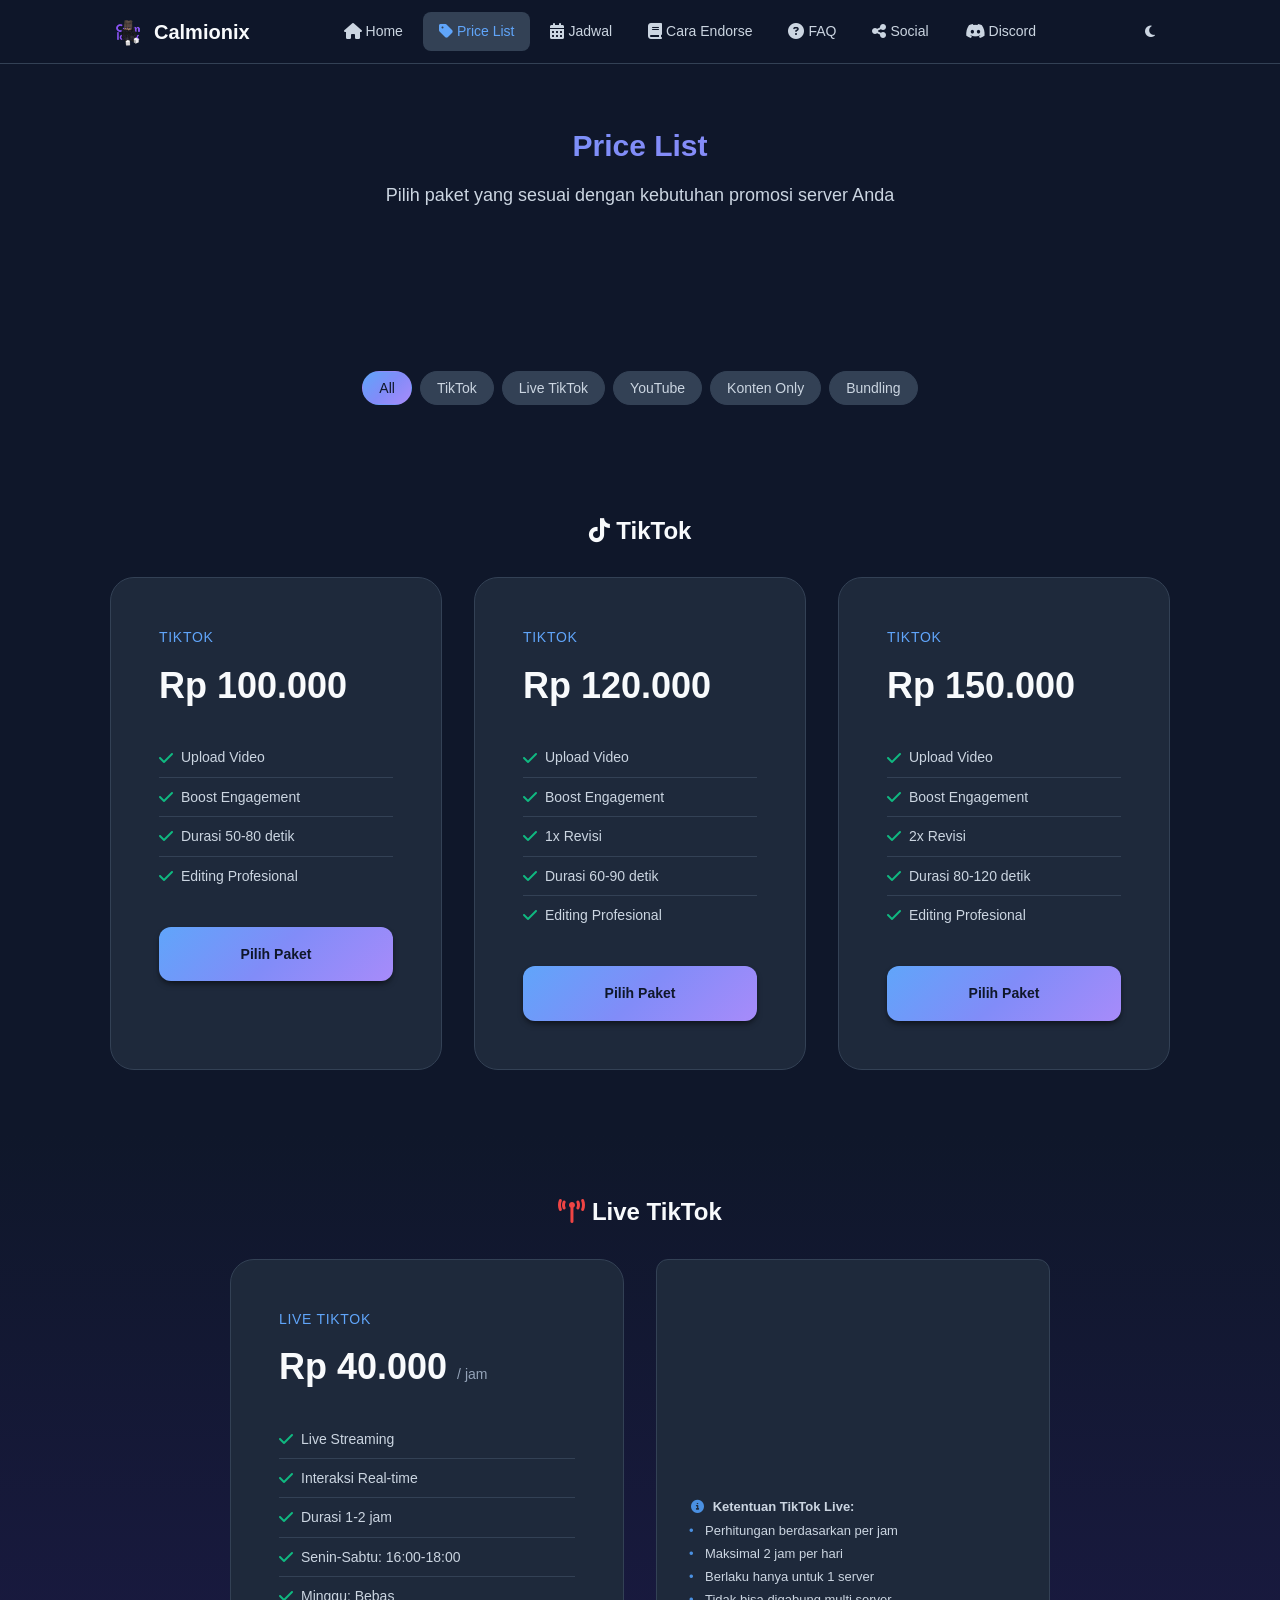
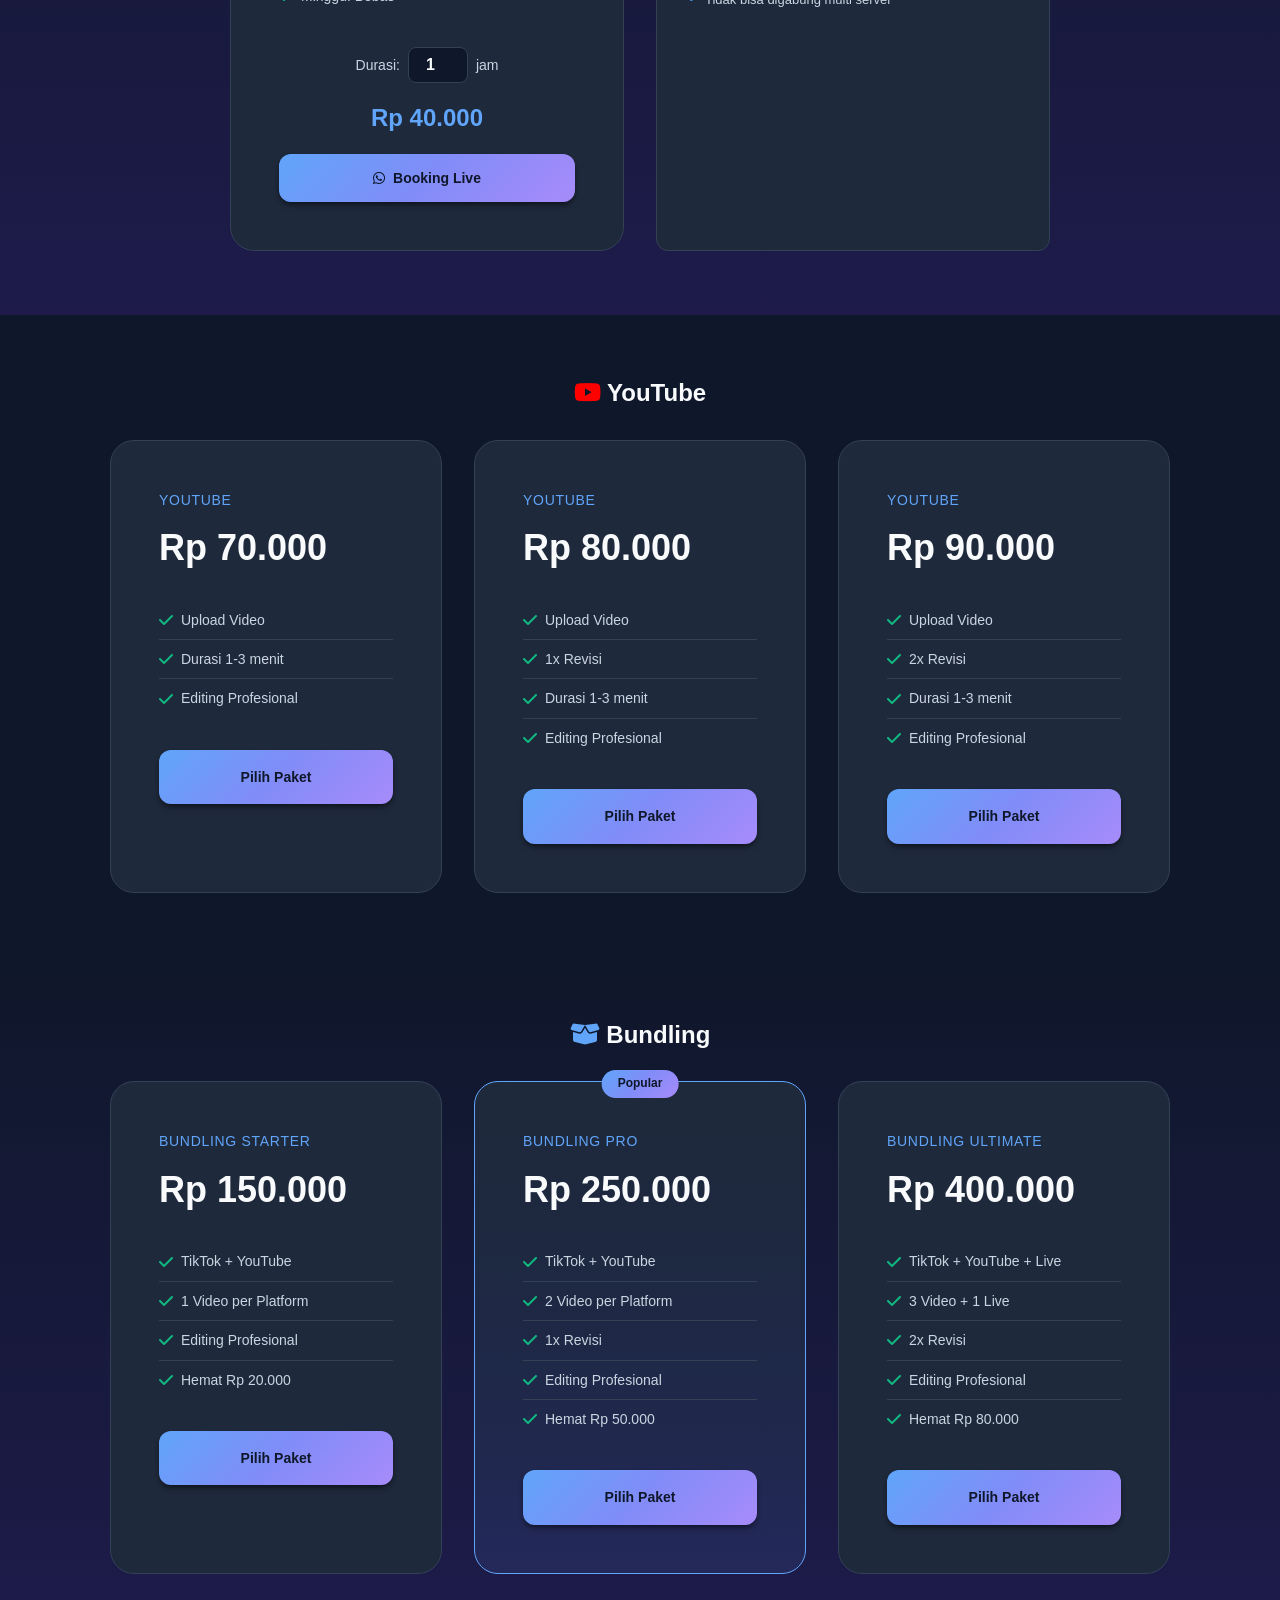
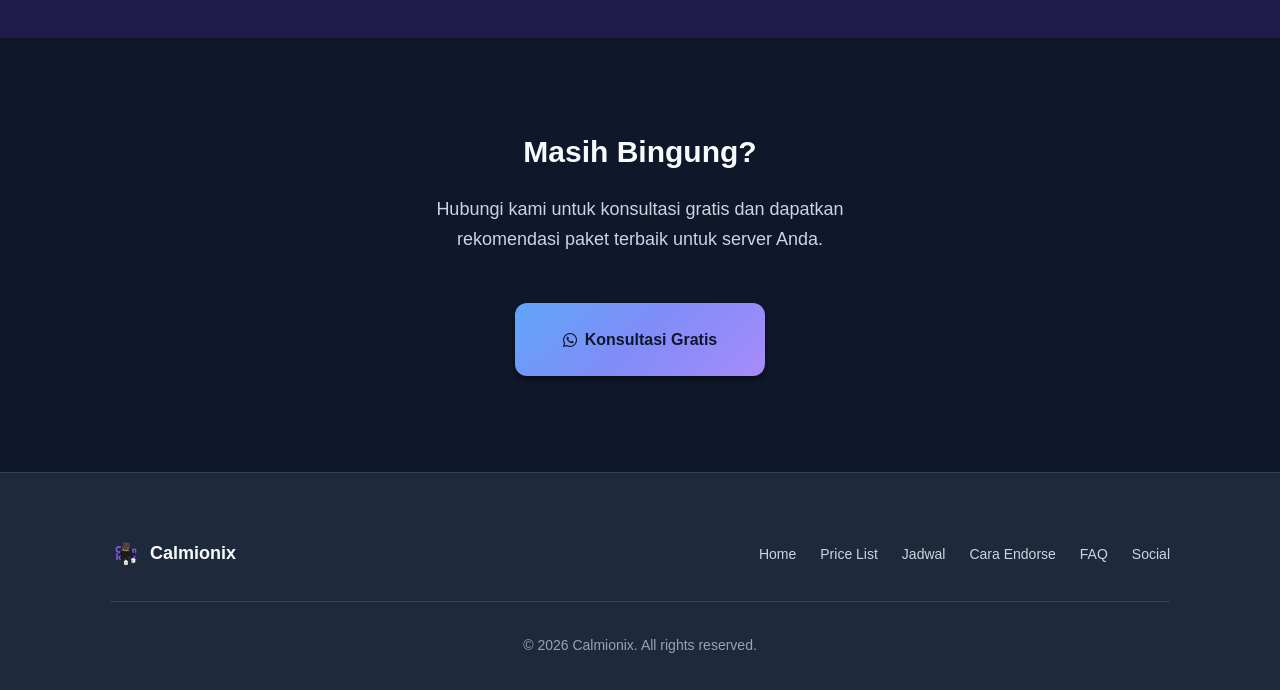
==== commit e9e1b254: "Update price.html" ====
--- a/price.html
+++ b/price.html
@@ -16,6 +16,43 @@
   
   <!-- Styles -->
   <link rel="stylesheet" href="assets/css/main.css">
+  <style>
+    /* ── Live TikTok: 2-column layout ── */
+    .live-tiktok-layout {
+      display: grid;
+      grid-template-columns: 1fr 1fr;
+      gap: var(--space-xl, 1.5rem);
+      align-items: stretch;
+      max-width: 820px;
+      margin: 0 auto;
+    }
+
+    /* Kotak ketentuan tampil seperti price-card */
+    .live-ketentuan-box {
+      background: var(--bg-card, rgba(255,255,255,0.04));
+      border: 1px solid var(--border-color, rgba(255,255,255,0.08));
+      border-radius: var(--radius-lg, 16px);
+      padding: var(--space-xl, 1.5rem);
+      display: flex;
+      align-items: center;
+      justify-content: center;
+    }
+
+    .live-ketentuan-box .live-addon-info {
+      border-left: none !important;
+      background: transparent !important;
+      padding: 0 !important;
+      margin: 0 !important;
+      width: 100%;
+    }
+
+    /* Mobile: tumpuk vertikal */
+    @media (max-width: 640px) {
+      .live-tiktok-layout {
+        grid-template-columns: 1fr;
+      }
+    }
+  </style>
   
   <!-- Favicon -->
   <link rel="icon" type="image/png" href="assets/images/logo.png">
@@ -131,7 +168,8 @@
         <i class="fas fa-broadcast-tower" style="color: var(--danger);"></i>
         Live TikTok
       </h3>
-      <div class="grid grid-3">
+      <div class="live-tiktok-layout">
+        <!-- Card Booking -->
         <div class="price-card reveal stagger-1" data-category="live">
           <div class="platform">Live TikTok</div>
           <div class="price">Rp 40.000 <span style="font-size: var(--text-sm);">/ jam</span></div>
@@ -151,9 +189,11 @@
           <button class="btn btn-primary" style="width: 100%;" onclick="Calmionix.bookLiveTikTok()">
             <i class="fab fa-whatsapp"></i> Booking Live
           </button>
-          
-          <!-- Addon Info Box -->
-          <div class="live-addon-info is-visible">
+        </div>
+
+        <!-- Kotak Ketentuan (pindah ke kanan) -->
+        <div class="live-ketentuan-box reveal stagger-2" data-category="live">
+          <div class="live-addon-info is-visible" style="margin:0;">
             <span class="info-icon"><i class="fas fa-info-circle"></i></span>
             <strong>Ketentuan TikTok Live:</strong>
             <ul>
@@ -164,7 +204,8 @@
             </ul>
           </div>
         </div>
-     </div>
+      </div>
+    </div>
   </section>
 
   <!-- YouTube Section -->
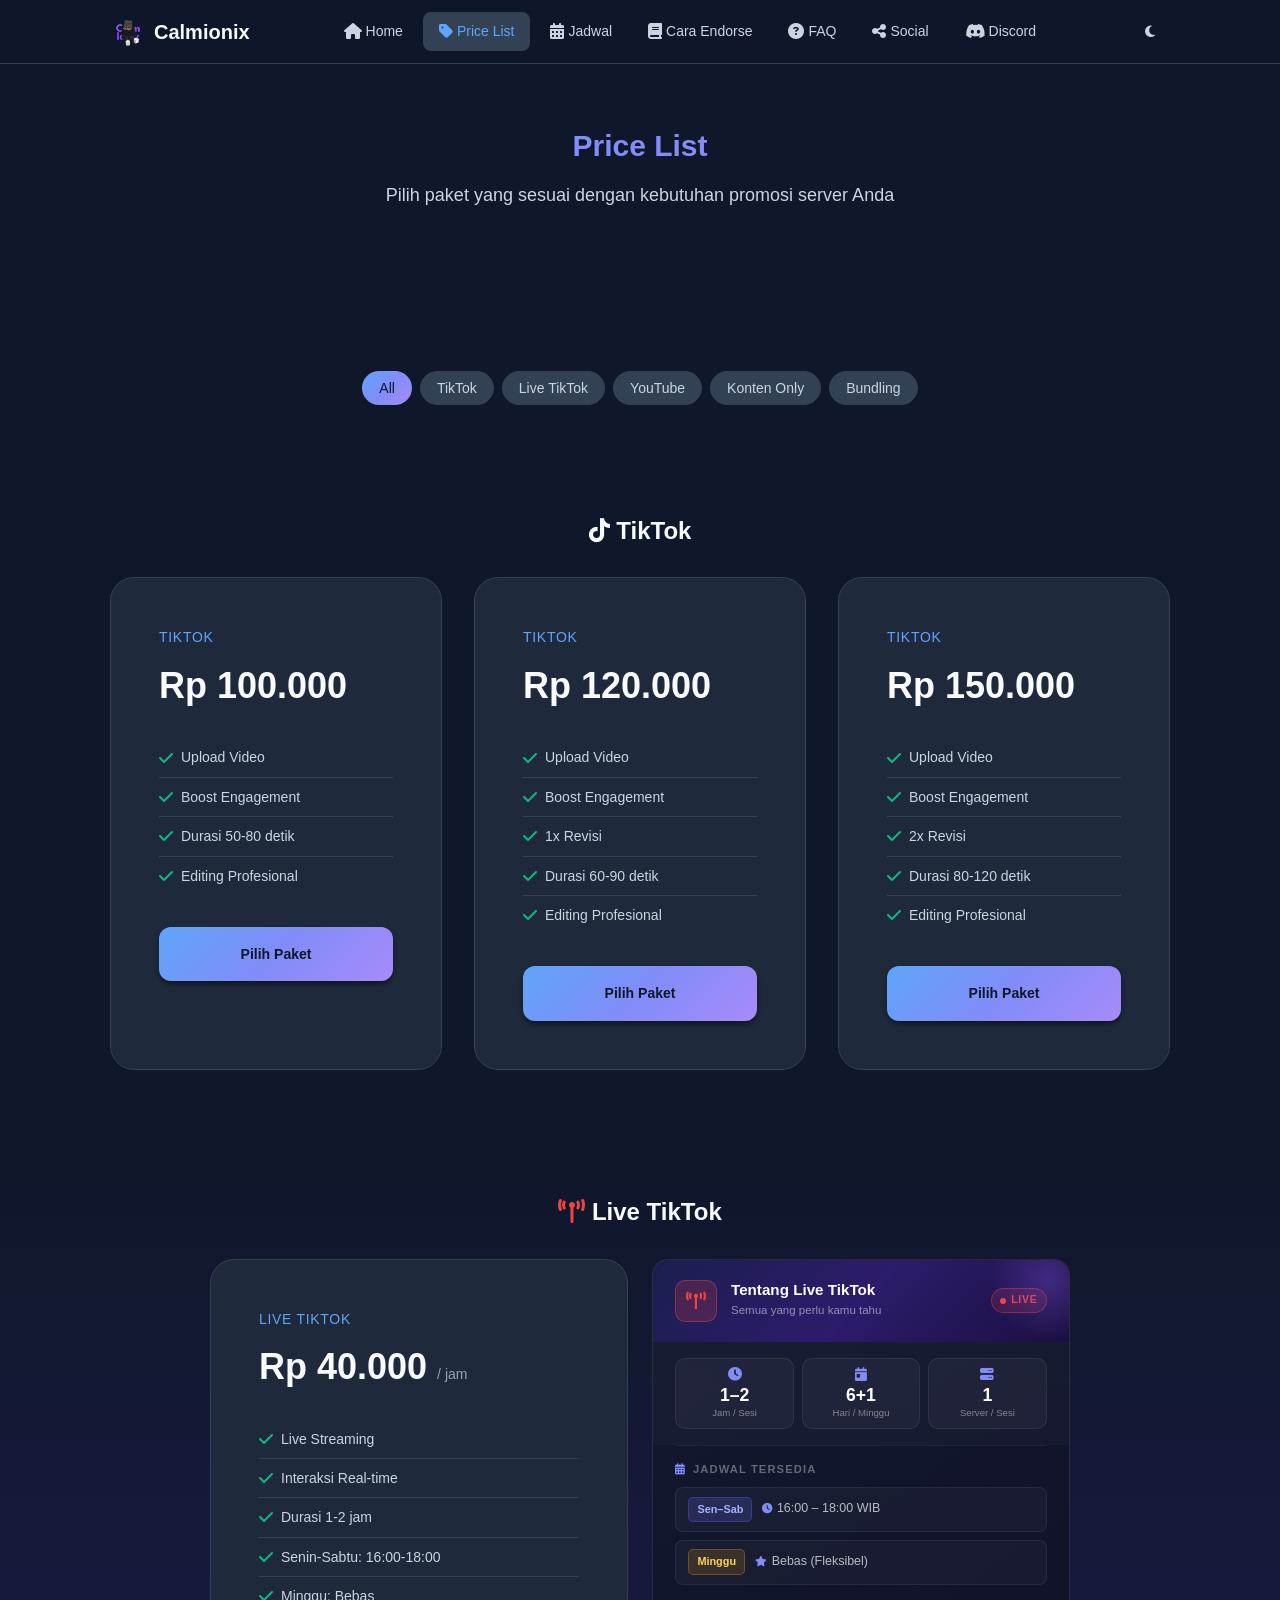
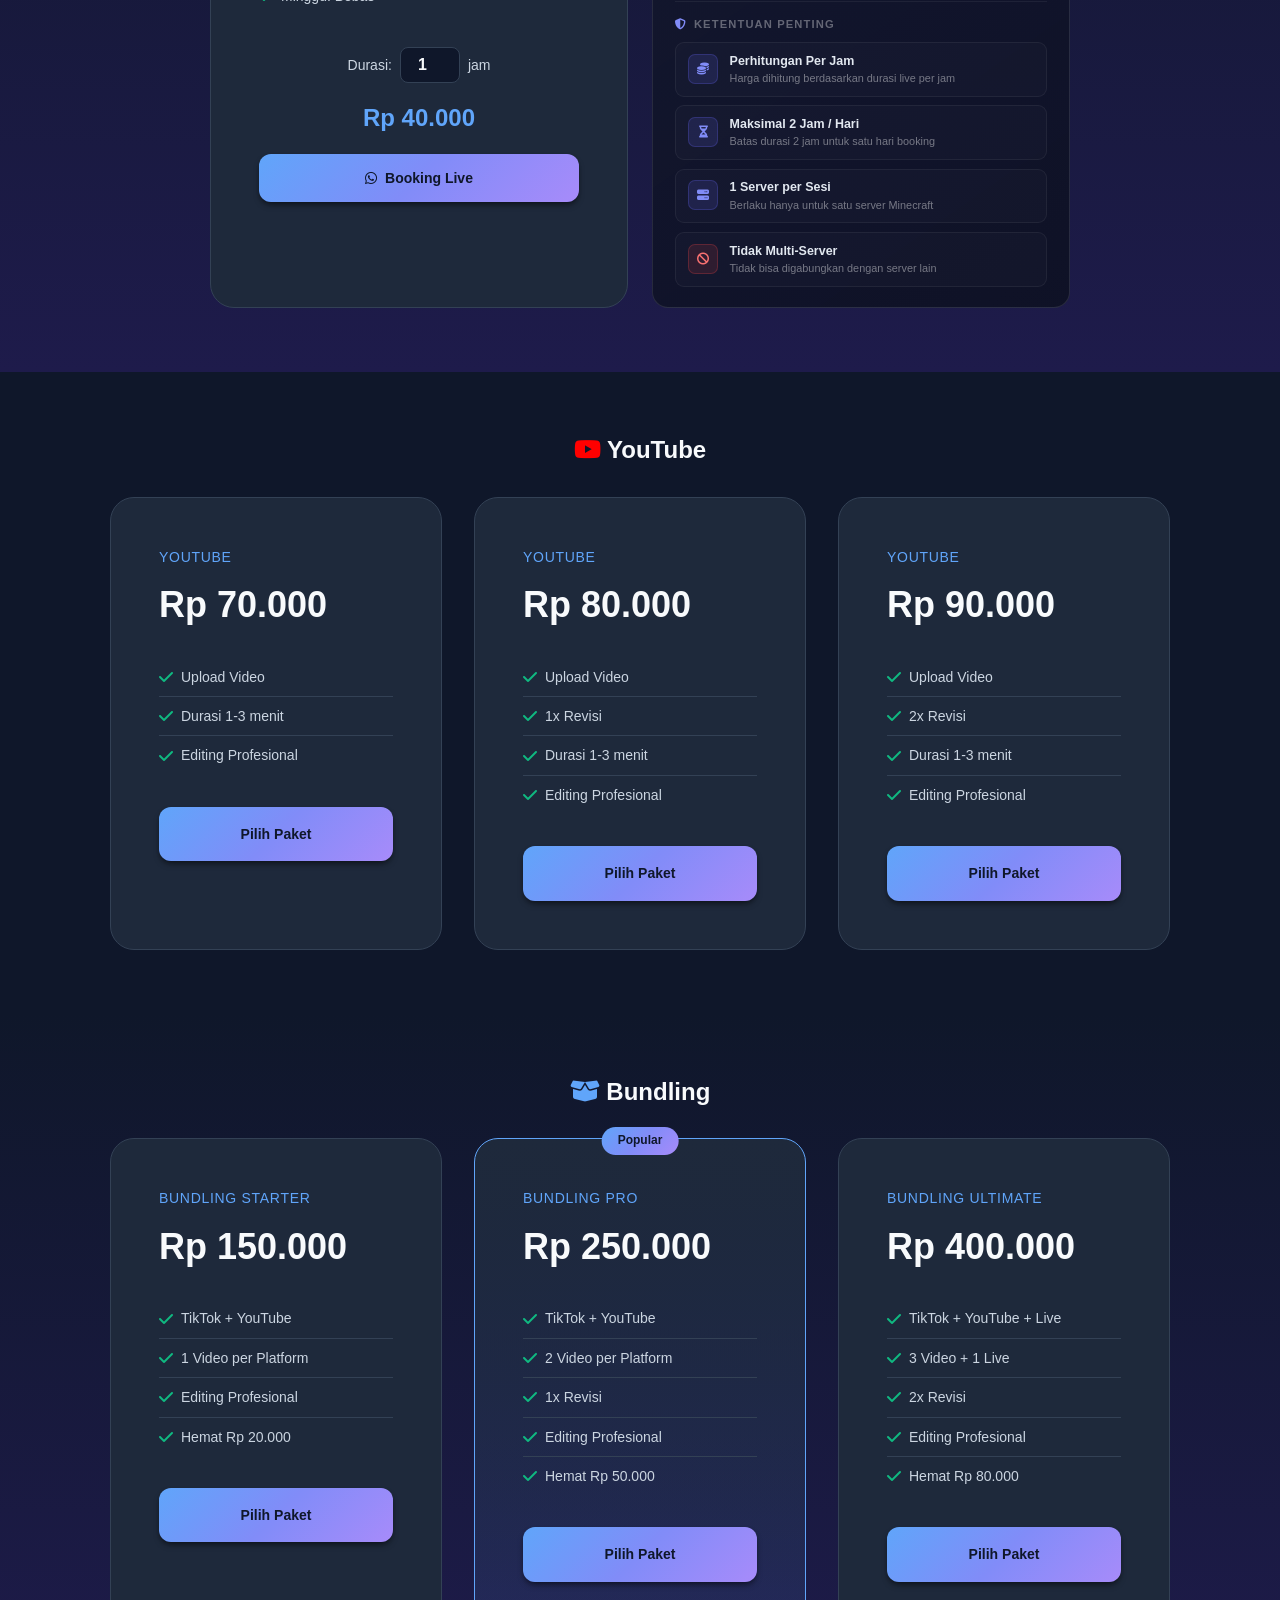
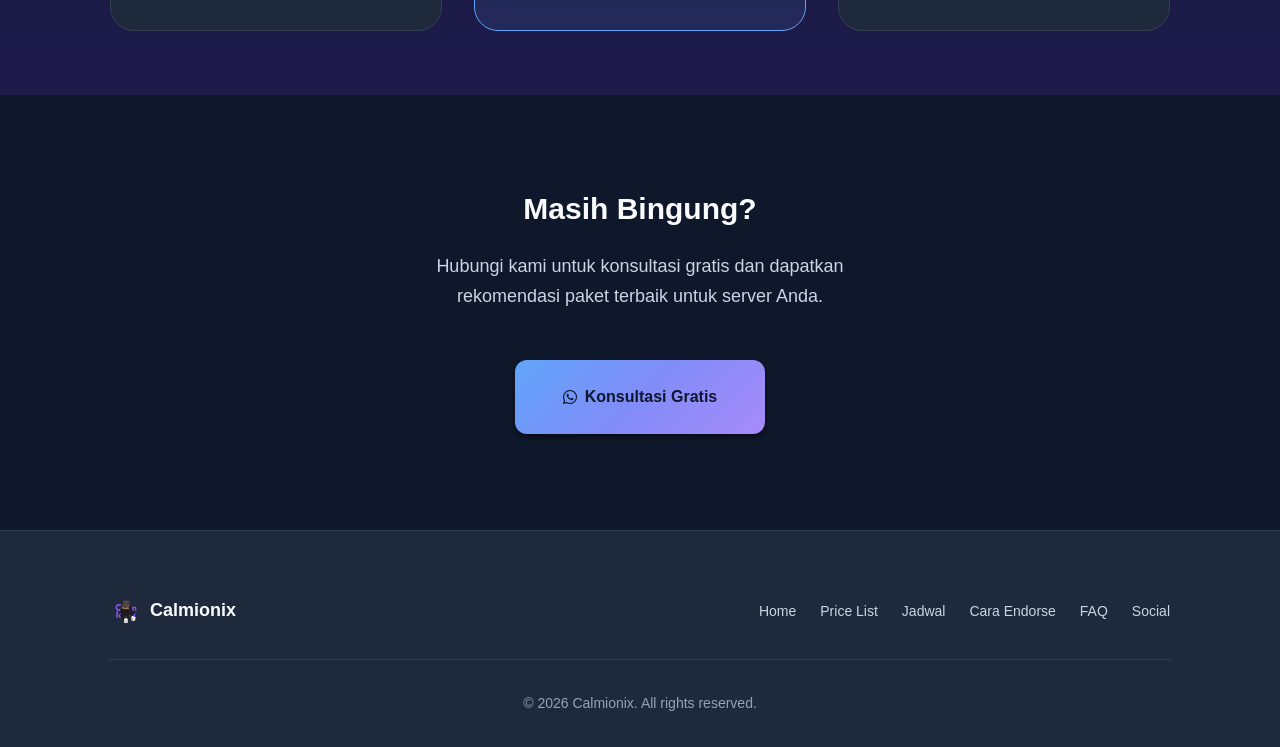
==== commit 8891712c: "Update price.html" ====
--- a/price.html
+++ b/price.html
@@ -17,39 +17,246 @@
   <!-- Styles -->
   <link rel="stylesheet" href="assets/css/main.css">
   <style>
-    /* ── Live TikTok: 2-column layout ── */
+    /* ═══════════════════════════════════════════
+       LIVE TIKTOK — 2-column layout
+    ═══════════════════════════════════════════ */
     .live-tiktok-layout {
       display: grid;
       grid-template-columns: 1fr 1fr;
-      gap: var(--space-xl, 1.5rem);
+      gap: 1.5rem;
       align-items: stretch;
-      max-width: 820px;
+      max-width: 860px;
       margin: 0 auto;
     }
 
-    /* Kotak ketentuan tampil seperti price-card */
-    .live-ketentuan-box {
-      background: var(--bg-card, rgba(255,255,255,0.04));
-      border: 1px solid var(--border-color, rgba(255,255,255,0.08));
-      border-radius: var(--radius-lg, 16px);
-      padding: var(--space-xl, 1.5rem);
+    /* ── Info Pro Box ── */
+    .live-info-pro {
+      background: linear-gradient(145deg, rgba(20,24,48,0.95), rgba(15,18,38,0.98));
+      border: 1px solid rgba(255,255,255,0.1);
+      border-radius: 16px;
+      padding: 0;
+      overflow: hidden;
+      display: flex;
+      flex-direction: column;
+      gap: 0;
+    }
+
+    /* Header Banner */
+    .lip-header {
+      background: linear-gradient(135deg, #1a1f4e 0%, #2d1b6b 50%, #1a1040 100%);
+      padding: 1.25rem 1.4rem;
       display: flex;
       align-items: center;
-      justify-content: center;
-    }
-
-    .live-ketentuan-box .live-addon-info {
-      border-left: none !important;
-      background: transparent !important;
-      padding: 0 !important;
-      margin: 0 !important;
-      width: 100%;
-    }
-
-    /* Mobile: tumpuk vertikal */
-    @media (max-width: 640px) {
+      gap: 0.85rem;
+      position: relative;
+      overflow: hidden;
+    }
+    .lip-header::before {
+      content: '';
+      position: absolute;
+      top: -40px; right: -40px;
+      width: 120px; height: 120px;
+      background: radial-gradient(circle, rgba(139,92,246,0.3), transparent 70%);
+      border-radius: 50%;
+    }
+    .lip-header-icon {
+      width: 42px; height: 42px;
+      background: rgba(239,68,68,0.2);
+      border: 1px solid rgba(239,68,68,0.4);
+      border-radius: 10px;
+      display: flex; align-items: center; justify-content: center;
+      color: #ef4444;
+      font-size: 1.1rem;
+      flex-shrink: 0;
+    }
+    .lip-header-title {
+      font-size: 0.95rem;
+      font-weight: 700;
+      color: #fff;
+      line-height: 1.2;
+    }
+    .lip-header-sub {
+      font-size: 0.72rem;
+      color: rgba(255,255,255,0.5);
+      margin-top: 2px;
+    }
+    .lip-live-badge {
+      margin-left: auto;
+      background: rgba(239,68,68,0.15);
+      border: 1px solid rgba(239,68,68,0.4);
+      color: #ef4444;
+      font-size: 0.65rem;
+      font-weight: 700;
+      letter-spacing: 0.08em;
+      padding: 3px 8px;
+      border-radius: 20px;
+      display: flex; align-items: center; gap: 5px;
+      flex-shrink: 0;
+    }
+    .lip-dot {
+      width: 6px; height: 6px;
+      background: #ef4444;
+      border-radius: 50%;
+      animation: lip-pulse 1.4s ease-in-out infinite;
+    }
+    @keyframes lip-pulse {
+      0%, 100% { opacity: 1; transform: scale(1); }
+      50% { opacity: 0.4; transform: scale(0.7); }
+    }
+
+    /* Stats Row */
+    .lip-stats {
+      display: flex;
+      padding: 1rem 1.4rem;
+      gap: 0.5rem;
+      background: rgba(255,255,255,0.02);
+    }
+    .lip-stat {
+      flex: 1;
+      display: flex;
+      flex-direction: column;
+      align-items: center;
+      gap: 3px;
+      padding: 0.6rem 0.4rem;
+      background: rgba(255,255,255,0.04);
+      border: 1px solid rgba(255,255,255,0.07);
+      border-radius: 10px;
+    }
+    .lip-stat > i {
+      color: #818cf8;
+      font-size: 0.85rem;
+      margin-bottom: 2px;
+    }
+    .lip-stat-val {
+      font-size: 1.1rem;
+      font-weight: 700;
+      color: #fff;
+      line-height: 1;
+    }
+    .lip-stat-label {
+      font-size: 0.6rem;
+      color: rgba(255,255,255,0.45);
+      text-align: center;
+      line-height: 1.2;
+    }
+
+    /* Divider */
+    .lip-divider {
+      height: 1px;
+      background: rgba(255,255,255,0.06);
+      margin: 0 1.4rem;
+    }
+
+    /* Section Labels */
+    .lip-section-label {
+      font-size: 0.7rem;
+      font-weight: 700;
+      text-transform: uppercase;
+      letter-spacing: 0.1em;
+      color: rgba(255,255,255,0.35);
+      padding: 0.9rem 1.4rem 0.5rem;
+      display: flex; align-items: center; gap: 0.4rem;
+    }
+    .lip-section-label i { color: #818cf8; }
+
+    /* Schedule */
+    .lip-schedule {
+      padding: 0 1.4rem 1rem;
+      display: flex;
+      flex-direction: column;
+      gap: 0.5rem;
+    }
+    .lip-schedule-item {
+      display: flex;
+      align-items: center;
+      gap: 0.6rem;
+      background: rgba(255,255,255,0.03);
+      border: 1px solid rgba(255,255,255,0.07);
+      border-radius: 8px;
+      padding: 0.55rem 0.75rem;
+    }
+    .lip-day-badge {
+      font-size: 0.68rem;
+      font-weight: 700;
+      padding: 3px 8px;
+      border-radius: 5px;
+      flex-shrink: 0;
+    }
+    .lip-day-badge.weekday {
+      background: rgba(99,102,241,0.2);
+      color: #a5b4fc;
+      border: 1px solid rgba(99,102,241,0.3);
+    }
+    .lip-day-badge.weekend {
+      background: rgba(245,158,11,0.15);
+      color: #fcd34d;
+      border: 1px solid rgba(245,158,11,0.3);
+    }
+    .lip-schedule-time {
+      font-size: 0.78rem;
+      color: rgba(255,255,255,0.7);
+      display: flex; align-items: center; gap: 5px;
+    }
+    .lip-schedule-time i { color: #818cf8; font-size: 0.65rem; }
+
+    /* Rules List */
+    .lip-rules {
+      list-style: none;
+      margin: 0;
+      padding: 0 1.4rem 1.25rem;
+      display: flex;
+      flex-direction: column;
+      gap: 0.55rem;
+    }
+    .lip-rules li {
+      display: flex;
+      align-items: flex-start;
+      gap: 0.7rem;
+      background: rgba(255,255,255,0.02);
+      border: 1px solid rgba(255,255,255,0.06);
+      border-radius: 9px;
+      padding: 0.6rem 0.75rem;
+      transition: background 0.2s;
+    }
+    .lip-rules li:hover {
+      background: rgba(255,255,255,0.05);
+    }
+    .lip-rule-icon {
+      width: 30px; height: 30px;
+      background: rgba(99,102,241,0.15);
+      border: 1px solid rgba(99,102,241,0.25);
+      border-radius: 7px;
+      display: flex; align-items: center; justify-content: center;
+      color: #818cf8;
+      font-size: 0.75rem;
+      flex-shrink: 0;
+      margin-top: 1px;
+    }
+    .lip-rule-icon.warning {
+      background: rgba(239,68,68,0.12);
+      border-color: rgba(239,68,68,0.25);
+      color: #f87171;
+    }
+    .lip-rules li strong {
+      font-size: 0.78rem;
+      color: #e2e8f0;
+      display: block;
+      line-height: 1.3;
+    }
+    .lip-rules li p {
+      font-size: 0.68rem;
+      color: rgba(255,255,255,0.42);
+      margin: 2px 0 0;
+      line-height: 1.4;
+    }
+
+    /* ── Responsive ── */
+    @media (max-width: 680px) {
       .live-tiktok-layout {
         grid-template-columns: 1fr;
+      }
+      .lip-stats {
+        gap: 0.4rem;
       }
     }
   </style>
@@ -169,6 +376,7 @@
         Live TikTok
       </h3>
       <div class="live-tiktok-layout">
+
         <!-- Card Booking -->
         <div class="price-card reveal stagger-1" data-category="live">
           <div class="platform">Live TikTok</div>
@@ -191,18 +399,92 @@
           </button>
         </div>
 
-        <!-- Kotak Ketentuan (pindah ke kanan) -->
-        <div class="live-ketentuan-box reveal stagger-2" data-category="live">
-          <div class="live-addon-info is-visible" style="margin:0;">
-            <span class="info-icon"><i class="fas fa-info-circle"></i></span>
-            <strong>Ketentuan TikTok Live:</strong>
-            <ul>
-              <li>Perhitungan berdasarkan per jam</li>
-              <li>Maksimal 2 jam per hari</li>
-              <li>Berlaku hanya untuk 1 server</li>
-              <li>Tidak bisa digabung multi server</li>
-            </ul>
+        <!-- Kotak Info Profesional -->
+        <div class="live-info-pro reveal stagger-2" data-category="live">
+
+          <!-- Header banner -->
+          <div class="lip-header">
+            <div class="lip-header-icon">
+              <i class="fas fa-broadcast-tower"></i>
+            </div>
+            <div>
+              <div class="lip-header-title">Tentang Live TikTok</div>
+              <div class="lip-header-sub">Semua yang perlu kamu tahu</div>
+            </div>
+            <span class="lip-live-badge"><span class="lip-dot"></span> LIVE</span>
           </div>
+
+          <!-- Stats row -->
+          <div class="lip-stats">
+            <div class="lip-stat">
+              <i class="fas fa-clock"></i>
+              <span class="lip-stat-val">1–2</span>
+              <span class="lip-stat-label">Jam / Sesi</span>
+            </div>
+            <div class="lip-stat">
+              <i class="fas fa-calendar-day"></i>
+              <span class="lip-stat-val">6+1</span>
+              <span class="lip-stat-label">Hari / Minggu</span>
+            </div>
+            <div class="lip-stat">
+              <i class="fas fa-server"></i>
+              <span class="lip-stat-val">1</span>
+              <span class="lip-stat-label">Server / Sesi</span>
+            </div>
+          </div>
+
+          <!-- Divider -->
+          <div class="lip-divider"></div>
+
+          <!-- Jadwal -->
+          <div class="lip-section-label"><i class="fas fa-calendar-alt"></i> Jadwal Tersedia</div>
+          <div class="lip-schedule">
+            <div class="lip-schedule-item">
+              <span class="lip-day-badge weekday">Sen–Sab</span>
+              <span class="lip-schedule-time"><i class="fas fa-clock"></i> 16:00 – 18:00 WIB</span>
+            </div>
+            <div class="lip-schedule-item">
+              <span class="lip-day-badge weekend">Minggu</span>
+              <span class="lip-schedule-time"><i class="fas fa-star"></i> Bebas (Fleksibel)</span>
+            </div>
+          </div>
+
+          <!-- Divider -->
+          <div class="lip-divider"></div>
+
+          <!-- Ketentuan -->
+          <div class="lip-section-label"><i class="fas fa-shield-alt"></i> Ketentuan Penting</div>
+          <ul class="lip-rules">
+            <li>
+              <span class="lip-rule-icon"><i class="fas fa-coins"></i></span>
+              <div>
+                <strong>Perhitungan Per Jam</strong>
+                <p>Harga dihitung berdasarkan durasi live per jam</p>
+              </div>
+            </li>
+            <li>
+              <span class="lip-rule-icon"><i class="fas fa-hourglass-half"></i></span>
+              <div>
+                <strong>Maksimal 2 Jam / Hari</strong>
+                <p>Batas durasi 2 jam untuk satu hari booking</p>
+              </div>
+            </li>
+            <li>
+              <span class="lip-rule-icon"><i class="fas fa-server"></i></span>
+              <div>
+                <strong>1 Server per Sesi</strong>
+                <p>Berlaku hanya untuk satu server Minecraft</p>
+              </div>
+            </li>
+            <li>
+              <span class="lip-rule-icon warning"><i class="fas fa-ban"></i></span>
+              <div>
+                <strong>Tidak Multi-Server</strong>
+                <p>Tidak bisa digabungkan dengan server lain</p>
+              </div>
+            </li>
+          </ul>
+
         </div>
       </div>
     </div>
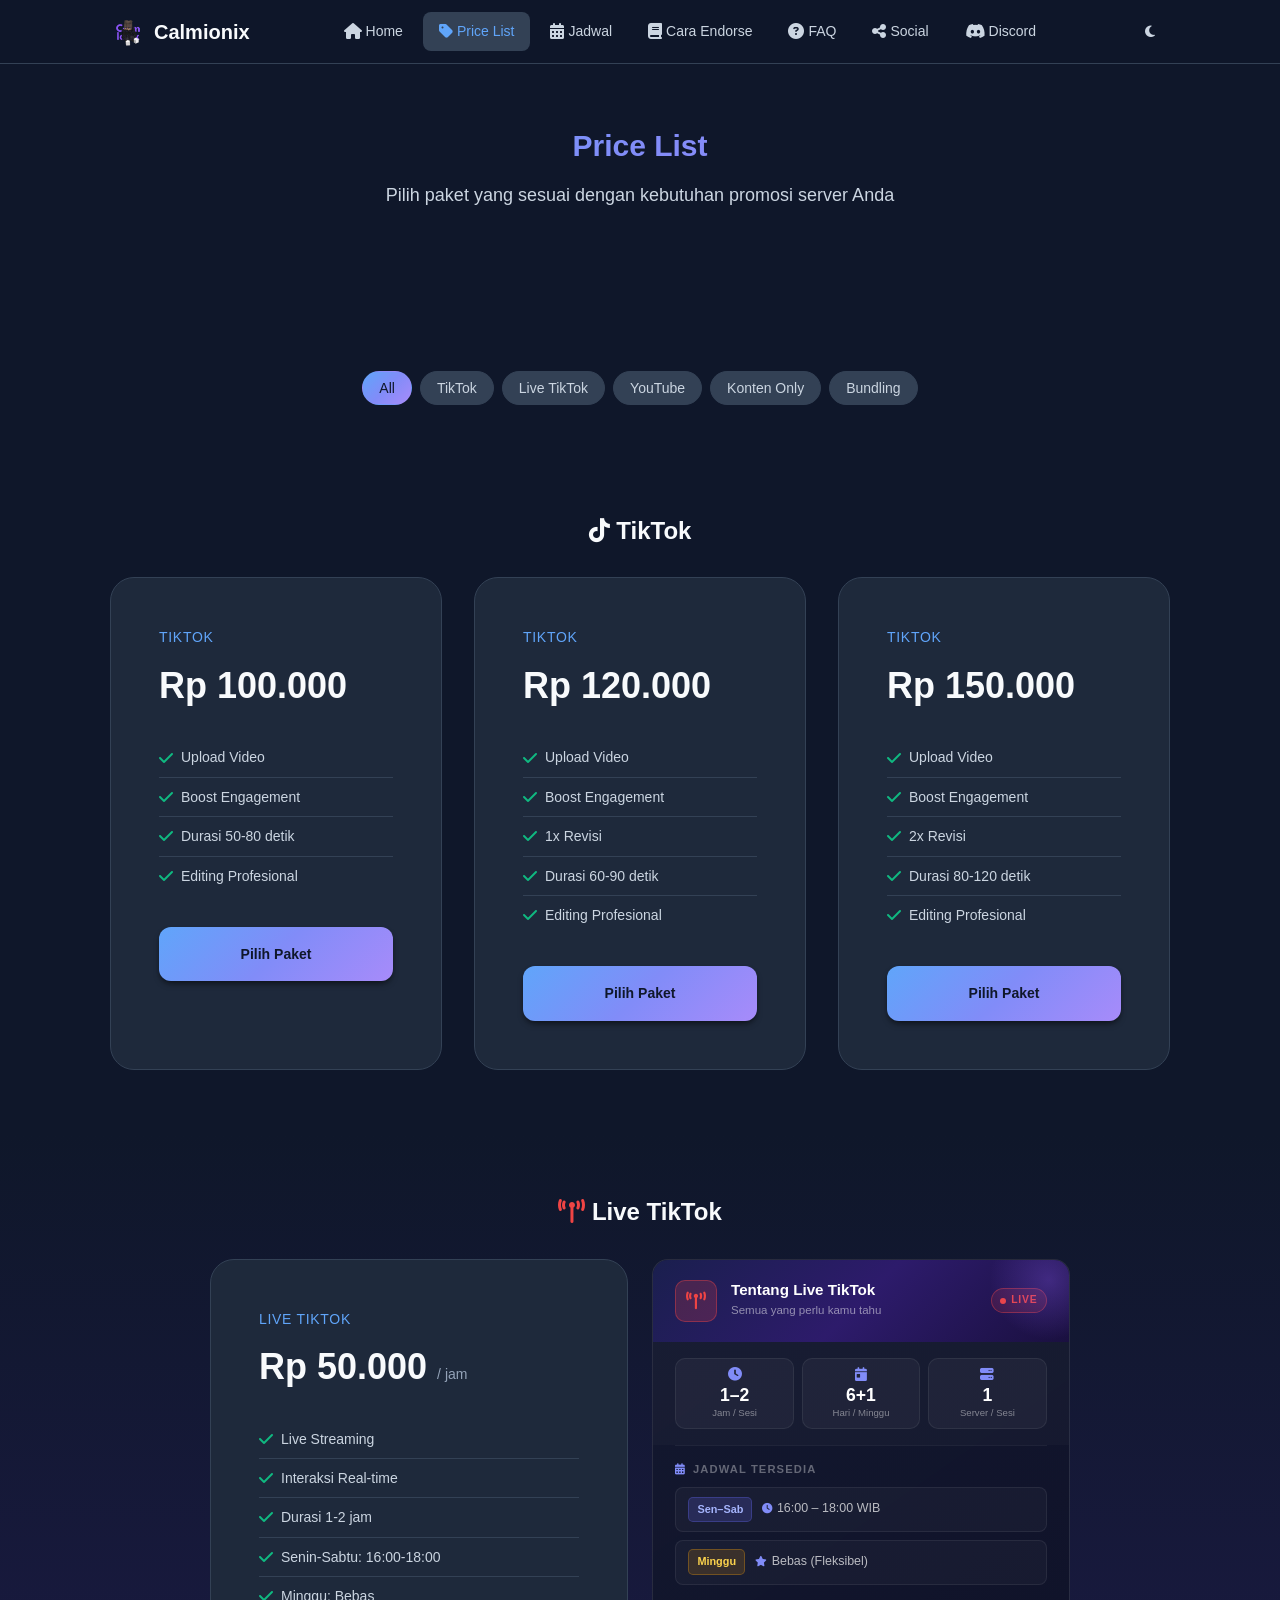
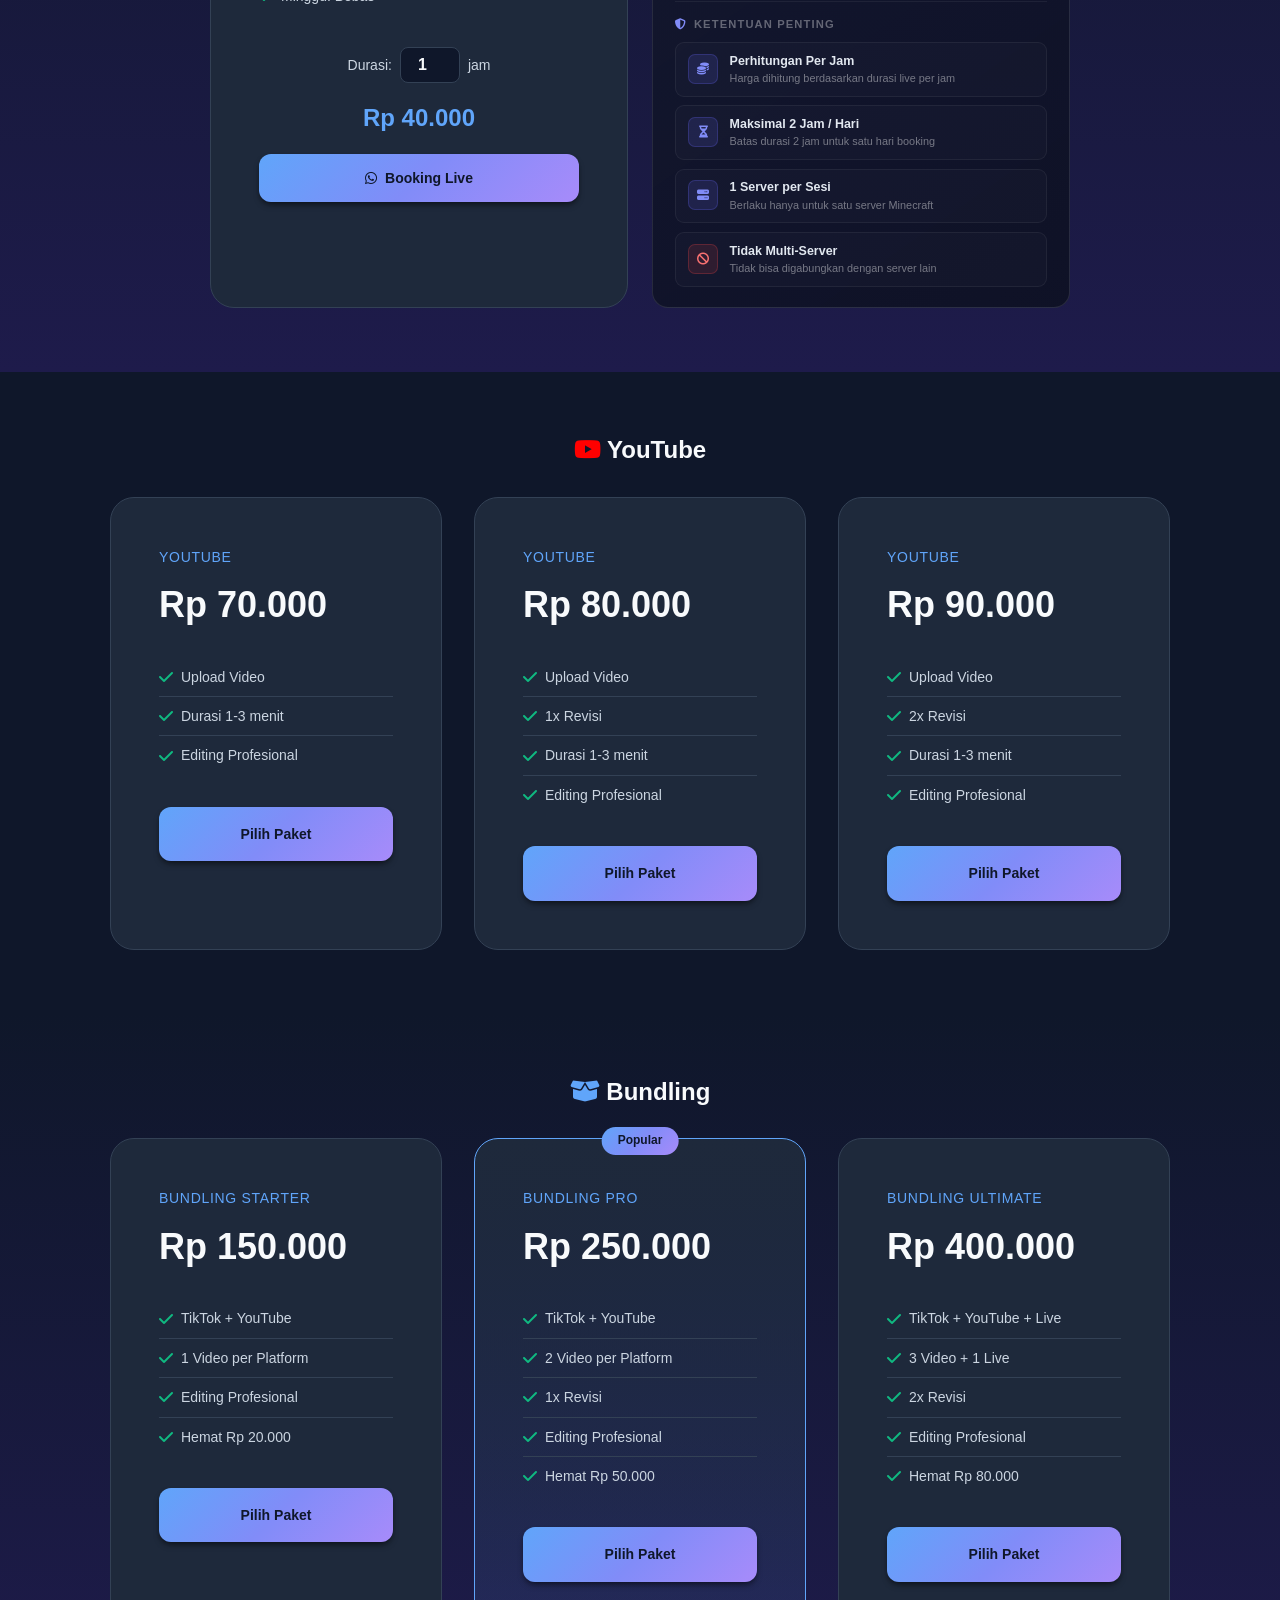
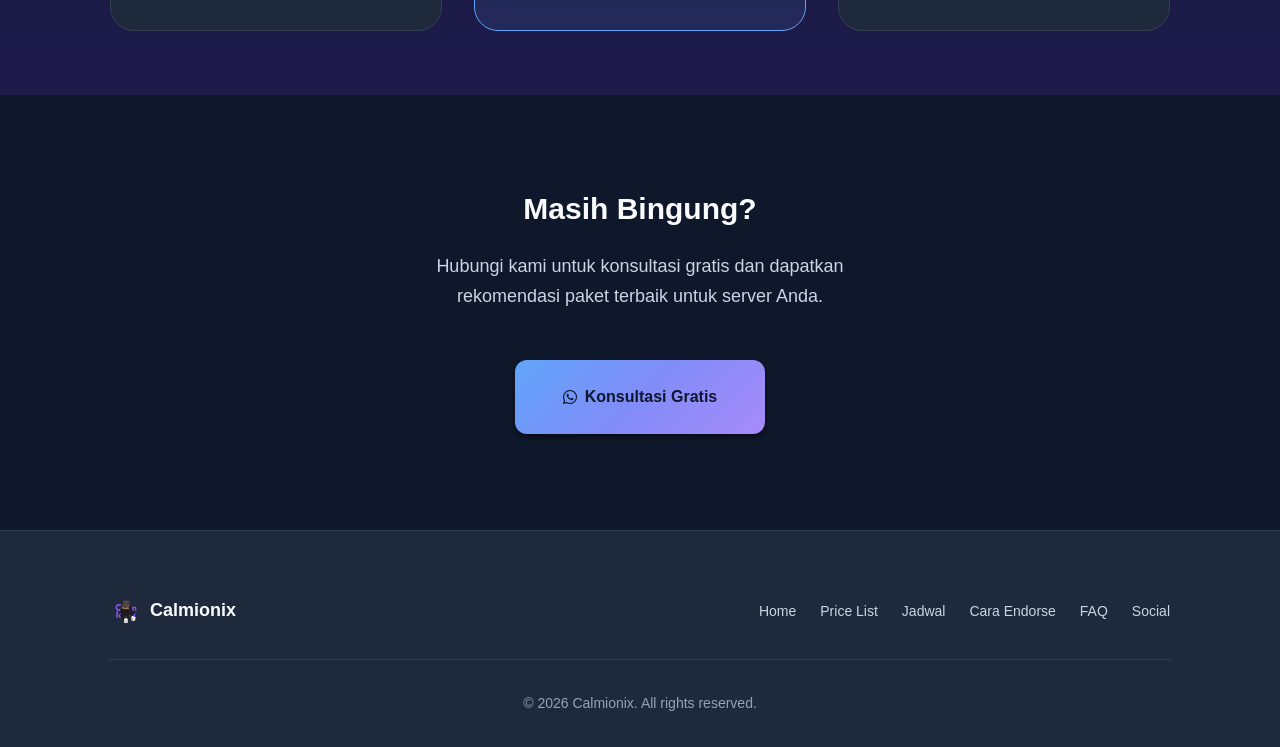
==== commit cd7dc9a9: "Update price.html" ====
--- a/price.html
+++ b/price.html
@@ -380,7 +380,7 @@
         <!-- Card Booking -->
         <div class="price-card reveal stagger-1" data-category="live">
           <div class="platform">Live TikTok</div>
-          <div class="price">Rp 40.000 <span style="font-size: var(--text-sm);">/ jam</span></div>
+          <div class="price">Rp 50.000 <span style="font-size: var(--text-sm);">/ jam</span></div>
           <ul class="features">
             <li><i class="fas fa-check"></i> Live Streaming</li>
             <li><i class="fas fa-check"></i> Interaksi Real-time</li>
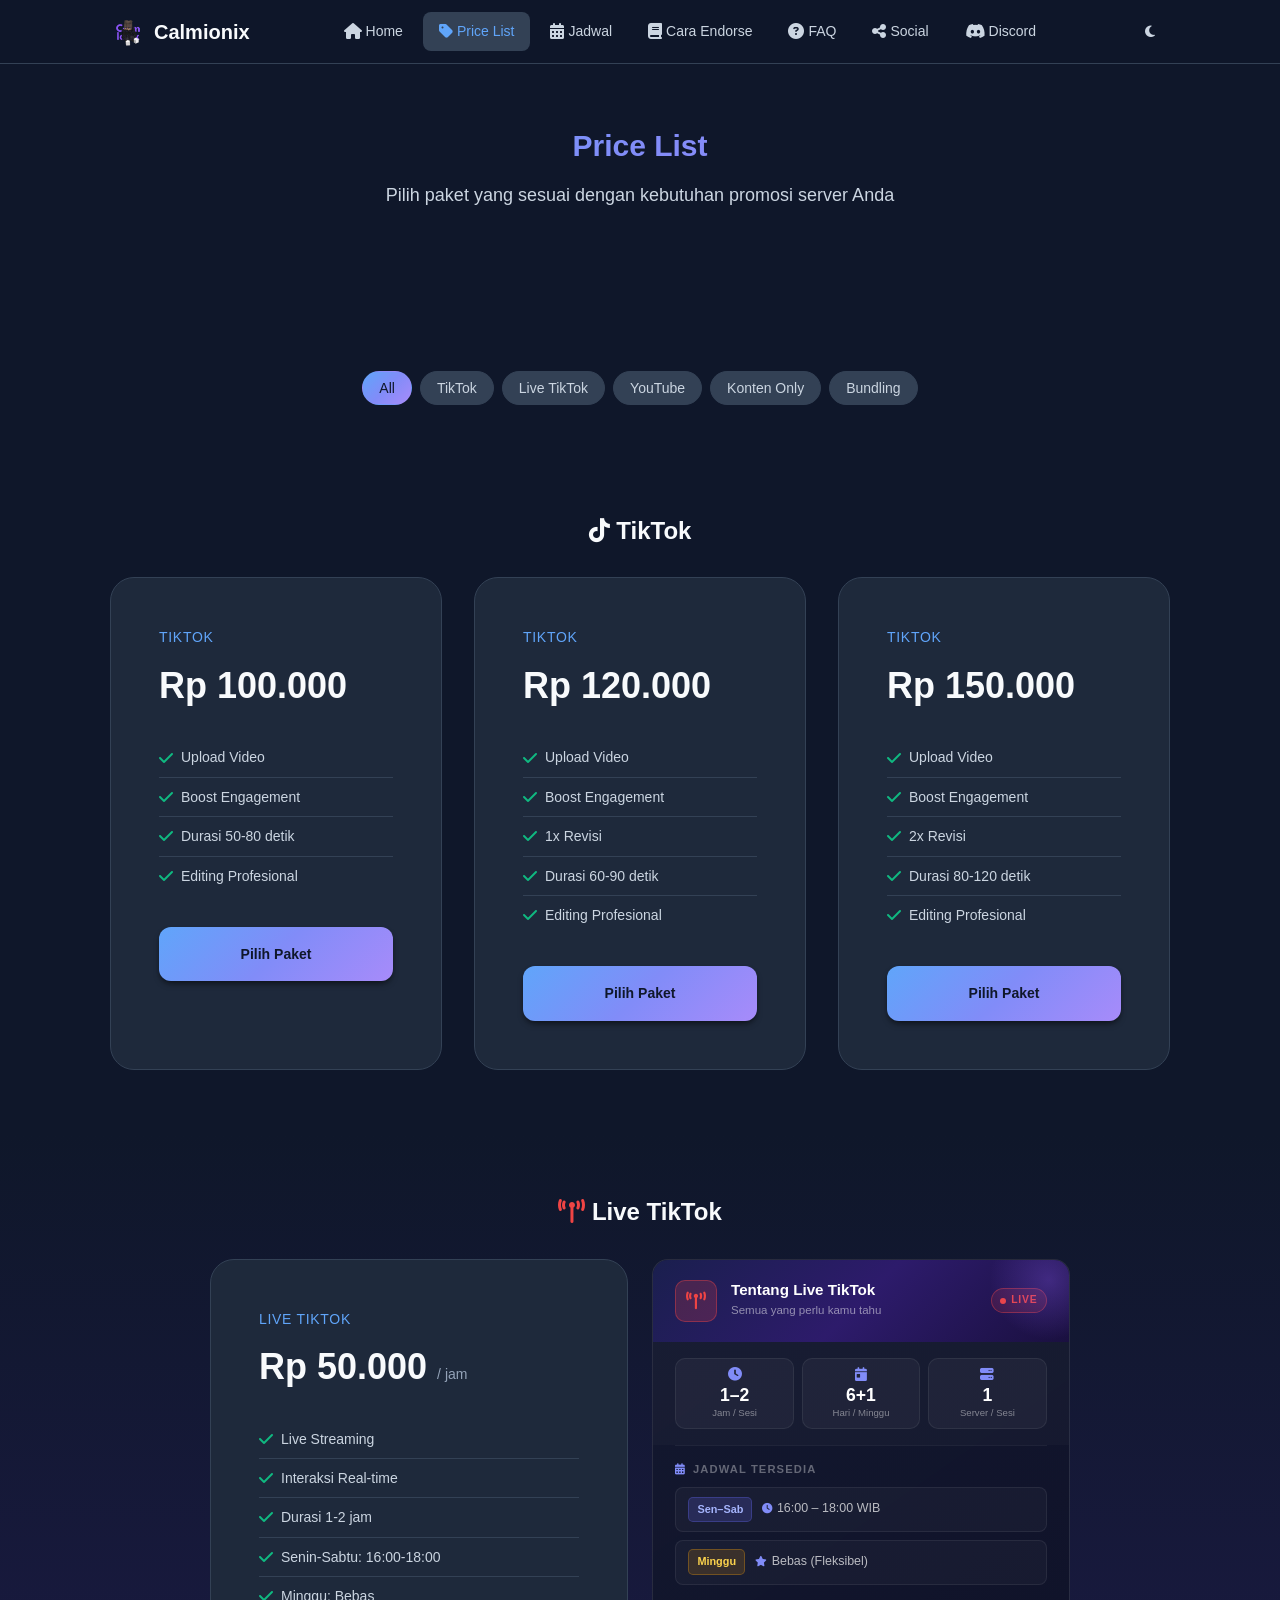
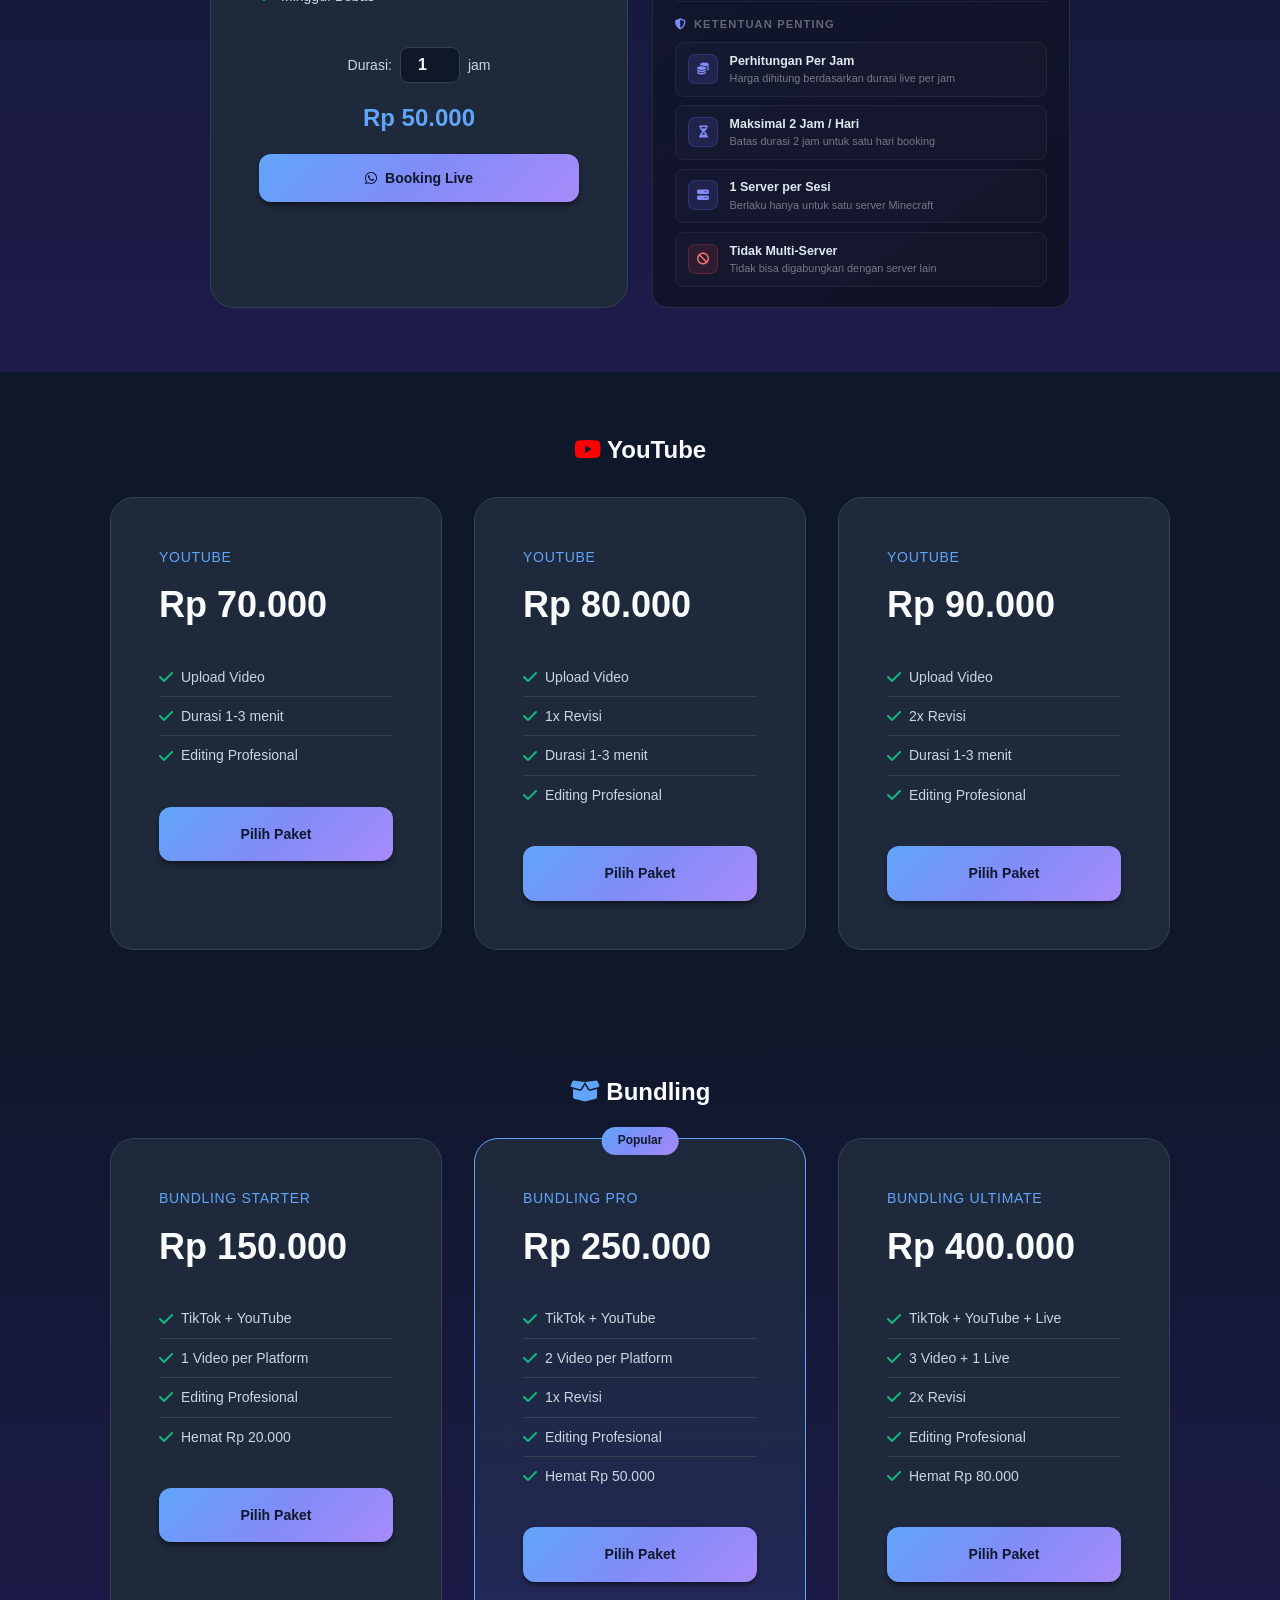
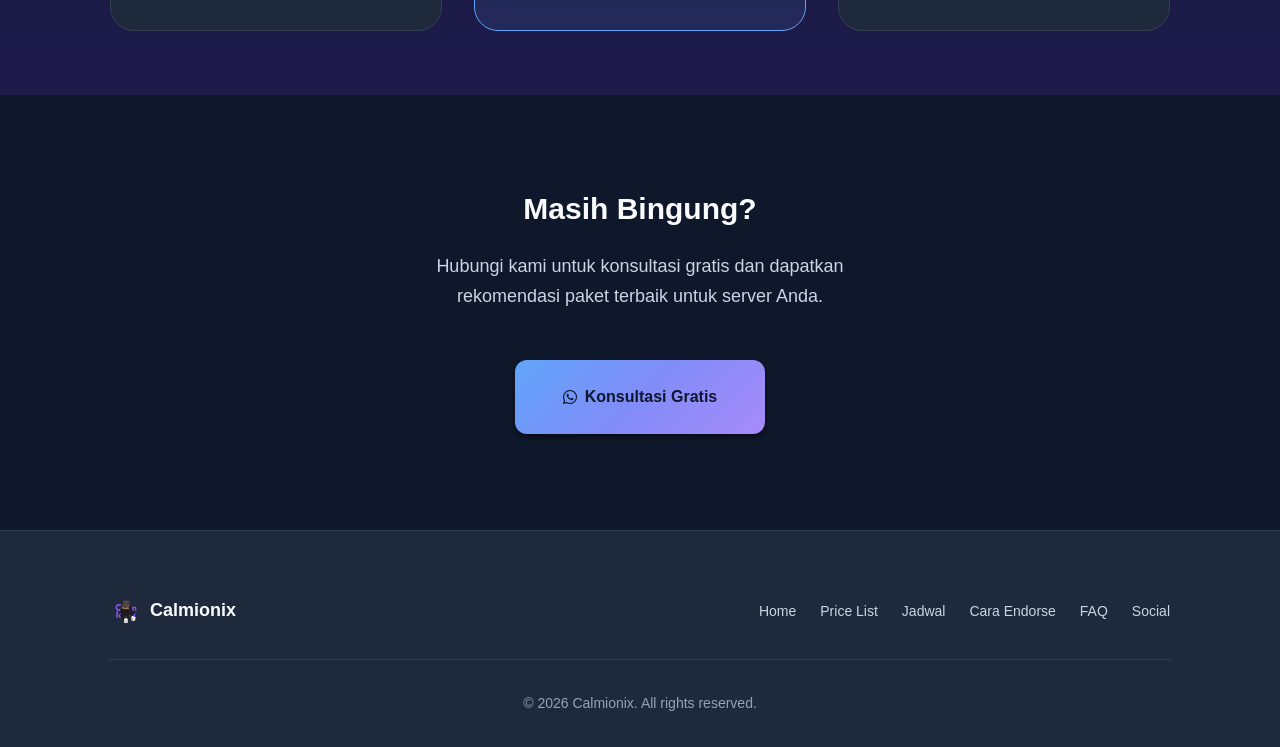
==== commit 16d69ae4: "Update live total price from Rp 40.000 to Rp 50.000" ====
--- a/price.html
+++ b/price.html
@@ -393,7 +393,7 @@
             <input type="number" id="live-duration" value="1" min="1" max="2" onchange="Calmionix.calculateLivePrice()" oninput="Calmionix.calculateLivePrice()">
             <label>jam</label>
           </div>
-          <div class="live-total-price" id="live-total">Rp 40.000</div>
+          <div class="live-total-price" id="live-total">Rp 50.000</div>
           <button class="btn btn-primary" style="width: 100%;" onclick="Calmionix.bookLiveTikTok()">
             <i class="fab fa-whatsapp"></i> Booking Live
           </button>
